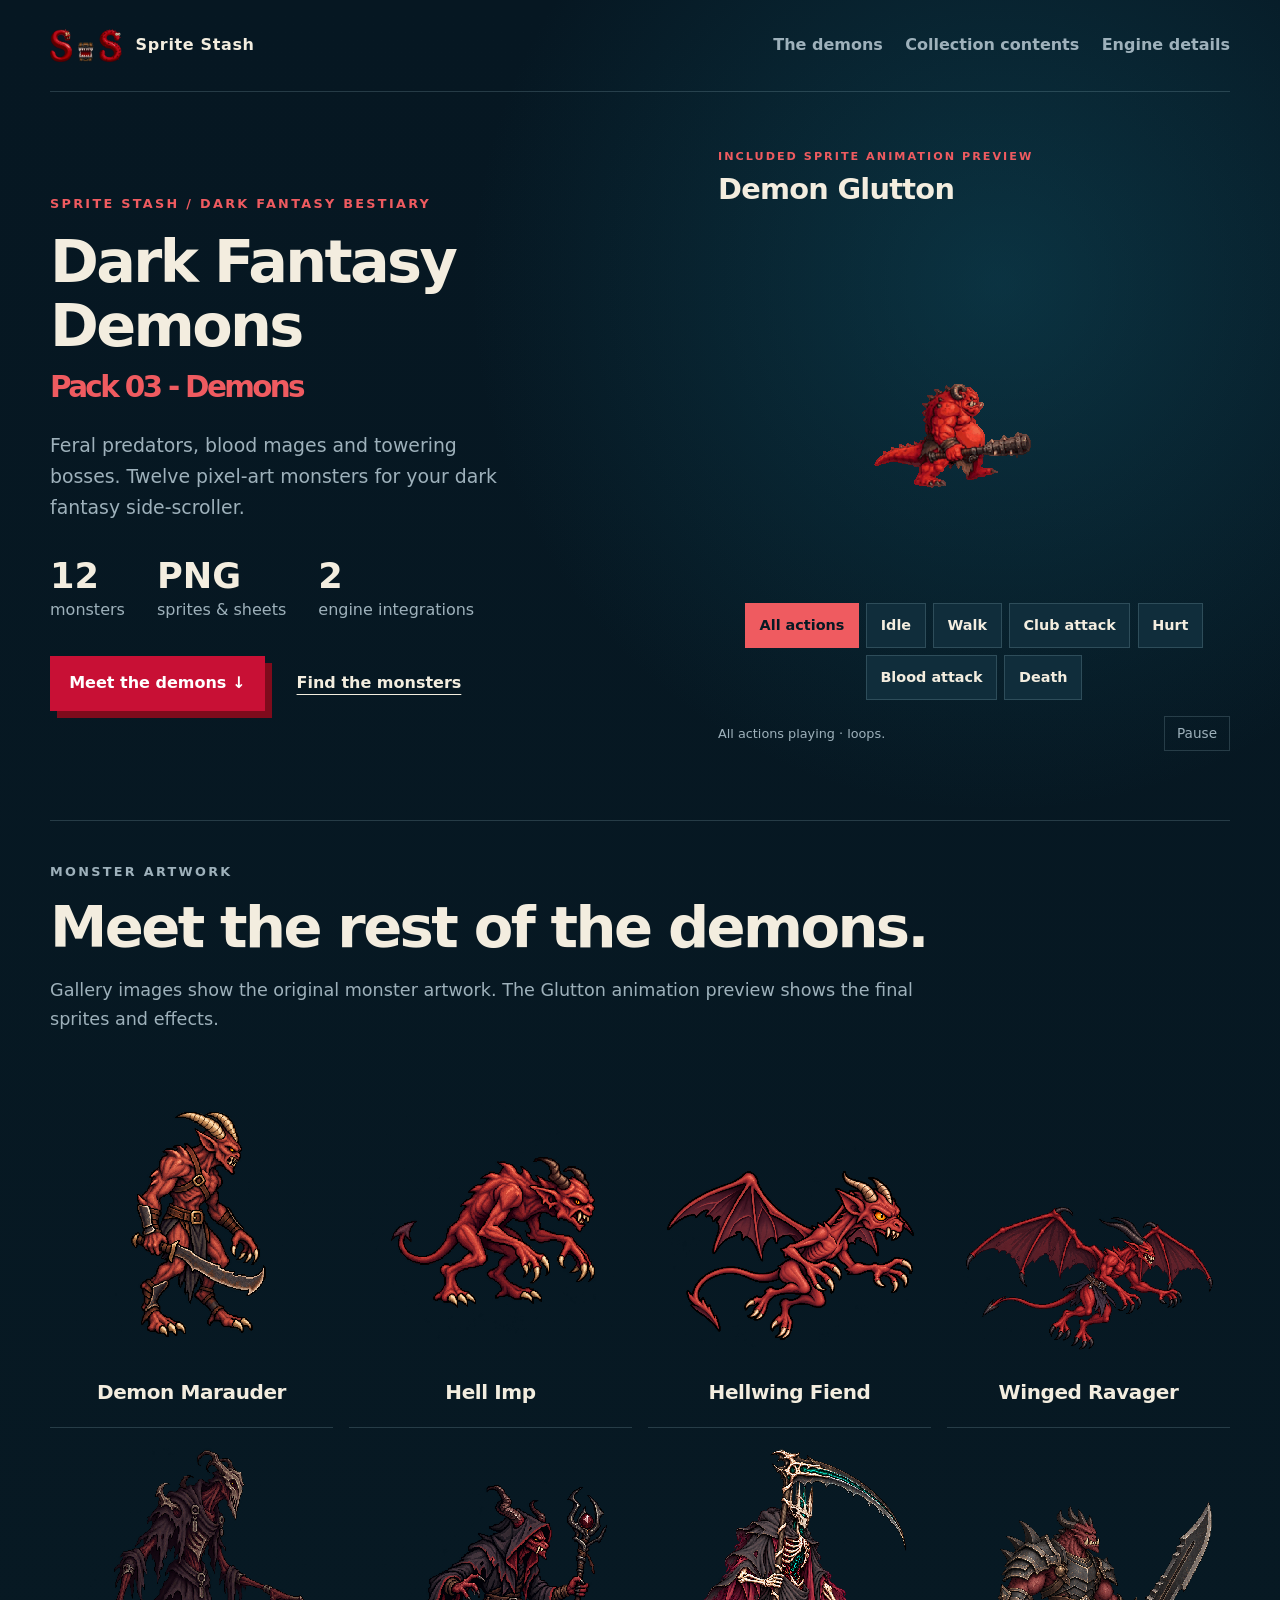
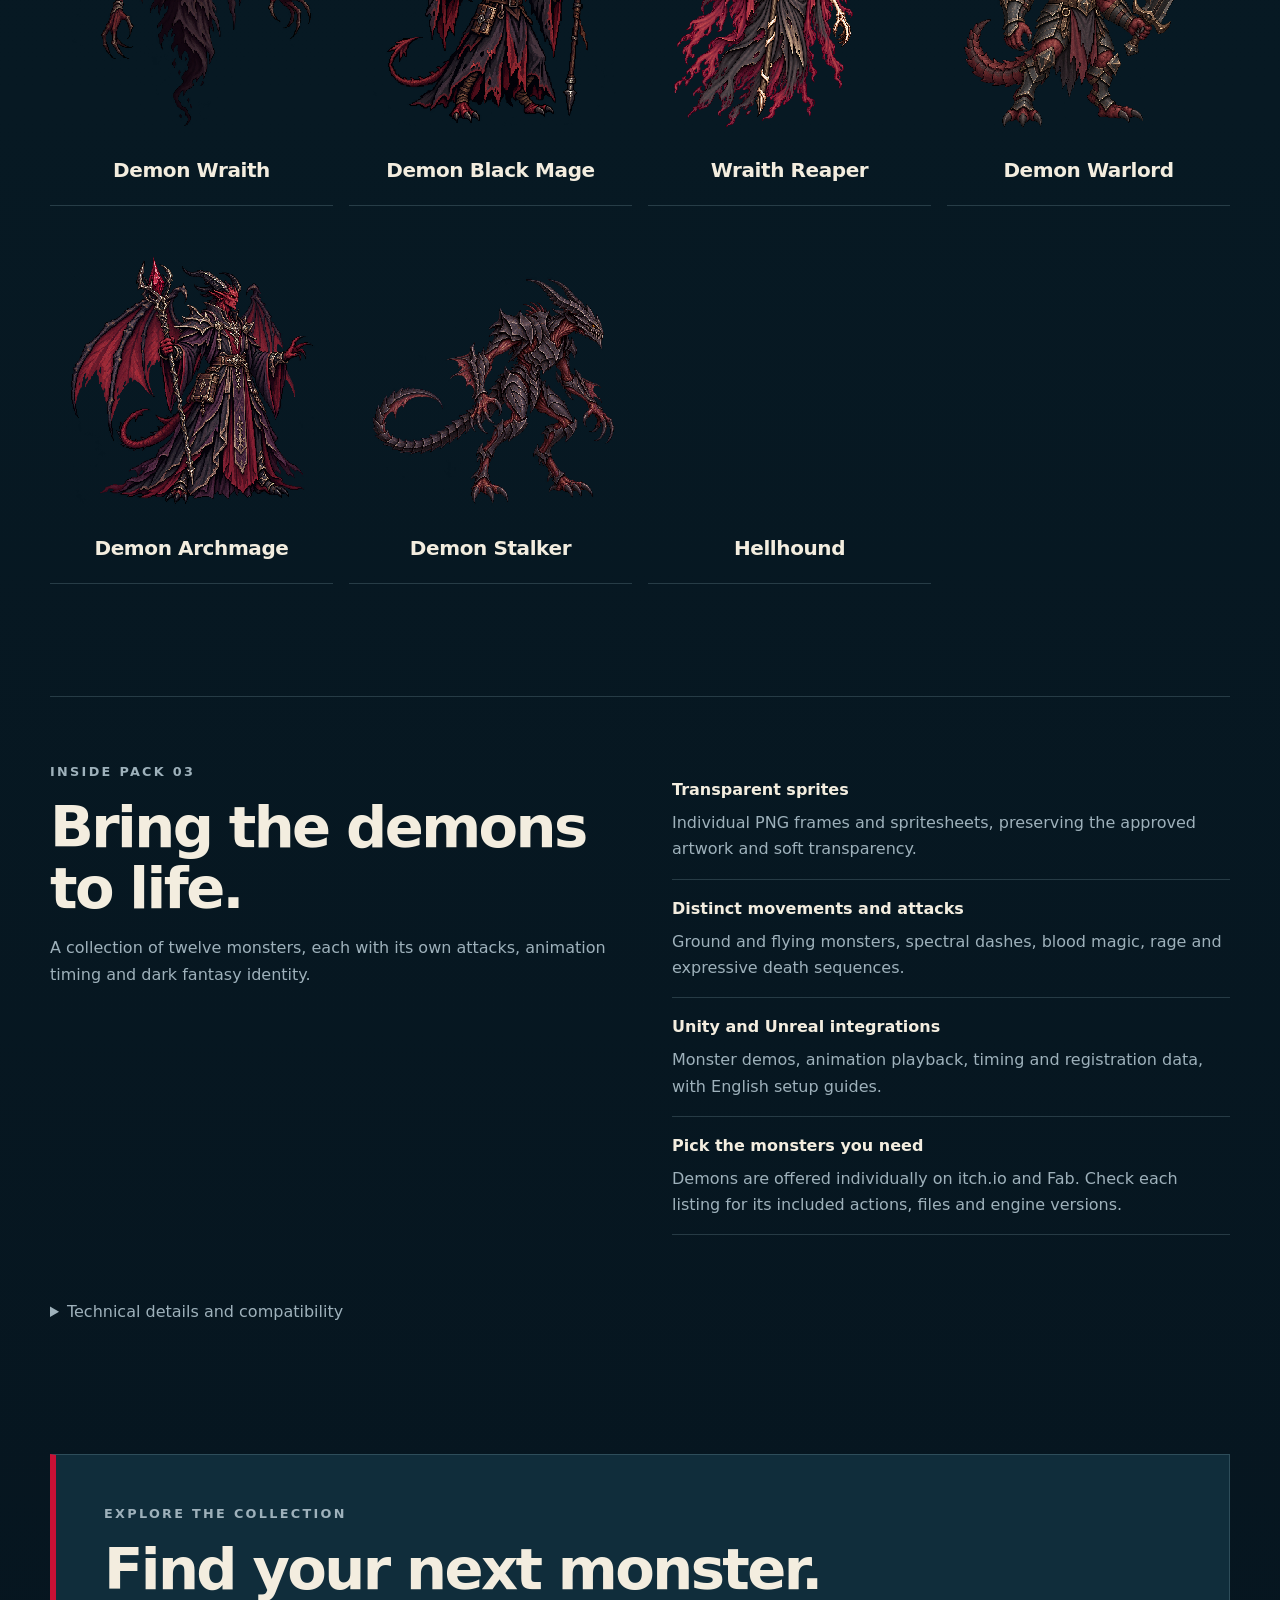
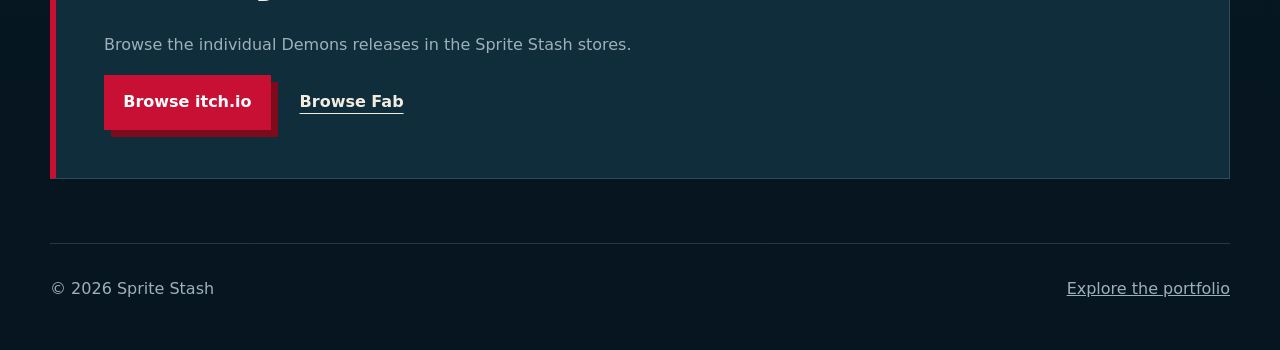
==== dark-fantasy-demons-pack-03.html @ 550ce8f9 "Add Demons Pack 03 portfolio with Glutton preview" ====
<!doctype html>
<html lang="en"><head>
<meta charset="utf-8"><meta name="viewport" content="width=device-width,initial-scale=1">
<title>Dark Fantasy Demons — Pack 03 | Sprite Stash</title>
<meta name="description" content="Meet twelve dark fantasy pixel-art monsters, from feral imps to demon bosses. Preview Demon Glutton and explore Pack 03 — Demons.">
<meta name="theme-color" content="#071923"><link rel="canonical" href="https://spritestash.github.io/dark-fantasy-demons-pack-03.html">
<meta property="og:title" content="Dark Fantasy Demons — Pack 03"><meta property="og:description" content="Twelve monsters. Spectral attacks, blood magic and towering bosses."><meta property="og:type" content="website"><meta property="og:url" content="https://spritestash.github.io/dark-fantasy-demons-pack-03.html"><meta property="og:image" content="https://spritestash.github.io/assets/bestiary-pack-03/social-card.png">
<link rel="stylesheet" href="styles.css?v=3"><link rel="stylesheet" href="bestiary.css?v=4"><link rel="stylesheet" href="demons.css?v=1"><link rel="stylesheet" href="artwork-guard.css"><script src="demons.js?v=1" defer></script><script src="artwork-guard.js" defer></script></head>
<body class="single-preview-page demons-page"><a class="skip-link" href="#content">Skip to content</a>
<header class="site-header"><a class="brand" href="index.html" aria-label="Sprite Stash home"><img src="assets/spritestash-logo.png" alt="Sprite Stash logo"><span>Sprite Stash</span></a><nav aria-label="Main navigation"><a href="#roster">The demons</a><a href="#contents">Collection contents</a><a href="#compatibility">Engine details</a></nav></header>
<main id="content">
<section class="pack-intro pack-showcase" aria-labelledby="pack-title"><div class="pack-summary"><p class="eyebrow">Sprite Stash / Dark Fantasy Bestiary</p><h1 id="pack-title">Dark Fantasy Demons<span>Pack 03 - Demons</span></h1><p class="lead">Feral predators, blood mages and towering bosses. Twelve pixel-art monsters for your dark fantasy side-scroller.</p><ul class="pack-facts" aria-label="Collection highlights"><li><strong>12</strong> monsters</li><li><strong>PNG</strong> sprites &amp; sheets</li><li><strong>2</strong> engine integrations</li></ul><div class="pack-actions"><a class="button" href="#roster">Meet the demons ↓</a><a class="text-link" href="#availability">Find the monsters</a></div></div>
<div class="warrior-preview" aria-labelledby="warrior-title"><div class="warrior-heading"><p class="eyebrow">Included sprite animation preview</p><h2 id="warrior-title">Demon Glutton</h2></div><div class="warrior-stage"><img id="warrior-poster" src="assets/bestiary-pack-03/glutton-poster.png" alt="Demon Glutton idle pose" width="576" height="448" fetchpriority="high"><canvas id="warrior-canvas" width="576" height="448" role="img" aria-label="Demon Glutton animation preview" hidden>Demon Glutton animation preview.</canvas></div><div class="preview-controls" role="group" aria-label="Choose Demon Glutton animation"><button type="button" data-action="All" aria-pressed="true" disabled>All actions</button><button type="button" data-action="Idle" aria-pressed="false" disabled>Idle</button><button type="button" data-action="Walk" aria-pressed="false" disabled>Walk</button><button type="button" data-action="Attack1" aria-pressed="false" disabled>Club attack</button><button type="button" data-action="Hurt" aria-pressed="false" disabled>Hurt</button><button type="button" data-action="Attack2" aria-pressed="false" disabled>Blood attack</button><button type="button" data-action="Death" aria-pressed="false" disabled>Death</button></div><div class="playback-controls"><p id="preview-status" class="media-note" role="status" aria-live="polite">Loading preview…</p><button type="button" id="pause-previews" aria-pressed="false" disabled>Pause</button></div><noscript><p class="media-note">Enable JavaScript to try the animation controls. <a href="assets/bestiary-pack-03/glutton-preview.gif">View the Glutton animation</a>.</p></noscript></div></section>
<section class="pack-section" id="roster"><div class="section-heading"><p class="eyebrow">Monster artwork</p><h2>Meet the rest of the demons.</h2><p>Gallery images show the original monster artwork. The Glutton animation preview shows the final sprites and effects.</p></div><div class="monster-grid static-roster"><article class="monster"><div class="monster-stage"><img src="assets/bestiary-pack-03/demon-marauder.webp" alt="Demon Marauder monster artwork" width="661" height="640" loading="lazy" decoding="async"></div><div class="monster-copy"><h3>Demon Marauder</h3></div></article>
<article class="monster"><div class="monster-stage"><img src="assets/bestiary-pack-03/hell-imp.webp" alt="Hell Imp monster artwork" width="639" height="640" loading="lazy" decoding="async"></div><div class="monster-copy"><h3>Hell Imp</h3></div></article>
<article class="monster"><div class="monster-stage"><img src="assets/bestiary-pack-03/hellwing-fiend.webp" alt="Hellwing Fiend monster artwork" width="762" height="640" loading="lazy" decoding="async"></div><div class="monster-copy"><h3>Hellwing Fiend</h3></div></article>
<article class="monster"><div class="monster-stage"><img src="assets/bestiary-pack-03/winged-ravager.webp" alt="Winged Ravager monster artwork" width="900" height="516" loading="lazy" decoding="async"></div><div class="monster-copy"><h3>Winged Ravager</h3></div></article>
<article class="monster"><div class="monster-stage"><img src="assets/bestiary-pack-03/demon-wraith.webp" alt="Demon Wraith monster artwork" width="562" height="640" loading="lazy" decoding="async"></div><div class="monster-copy"><h3>Demon Wraith</h3></div></article>
<article class="monster"><div class="monster-stage"><img src="assets/bestiary-pack-03/demon-black-mage.webp" alt="Demon Black Mage monster artwork" width="646" height="640" loading="lazy" decoding="async"></div><div class="monster-copy"><h3>Demon Black Mage</h3></div></article>
<article class="monster"><div class="monster-stage"><img src="assets/bestiary-pack-03/wraith-reaper.webp" alt="Wraith Reaper monster artwork" width="536" height="640" loading="lazy" decoding="async"></div><div class="monster-copy"><h3>Wraith Reaper</h3></div></article>
<article class="monster"><div class="monster-stage"><img src="assets/bestiary-pack-03/demon-warlord.webp" alt="Demon Warlord monster artwork" width="707" height="640" loading="lazy" decoding="async"></div><div class="monster-copy"><h3>Demon Warlord</h3></div></article>
<article class="monster"><div class="monster-stage"><img src="assets/bestiary-pack-03/demon-archmage.webp" alt="Demon Archmage monster artwork" width="641" height="640" loading="lazy" decoding="async"></div><div class="monster-copy"><h3>Demon Archmage</h3></div></article>
<article class="monster"><div class="monster-stage"><img src="assets/bestiary-pack-03/demon-stalker.webp" alt="Demon Stalker monster artwork" width="700" height="640" loading="lazy" decoding="async"></div><div class="monster-copy"><h3>Demon Stalker</h3></div></article>
<article class="monster"><div class="monster-stage"><img src="assets/bestiary-pack-03/hellhound.webp" alt="Hellhound monster artwork" width="900" height="450" loading="lazy" decoding="async"></div><div class="monster-copy"><h3>Hellhound</h3></div></article></div></section>
<section class="pack-section contents" id="contents"><div><p class="eyebrow">Inside Pack 03</p><h2>Bring the demons to life.</h2><p>A collection of twelve monsters, each with its own attacks, animation timing and dark fantasy identity.</p></div><ul class="contents-list"><li><strong>Transparent sprites</strong><span>Individual PNG frames and spritesheets, preserving the approved artwork and soft transparency.</span></li><li><strong>Distinct movements and attacks</strong><span>Ground and flying monsters, spectral dashes, blood magic, rage and expressive death sequences.</span></li><li><strong>Unity and Unreal integrations</strong><span>Monster demos, animation playback, timing and registration data, with English setup guides.</span></li><li><strong>Pick the monsters you need</strong><span>Demons are offered individually on itch.io and Fab. Check each listing for its included actions, files and engine versions.</span></li></ul></section>
<section class="pack-section production" id="compatibility"><details><summary>Technical details and compatibility</summary><p>Each monster has its own animation contracts, timings, pivots and effects. Unity and Unreal downloads are provided through the individual listings; refer to their documentation for tested editor versions and render pipelines.</p><p>Animation previews demonstrate the included sprites. The artwork gallery is promotional illustration. PNGs and spritesheets contain the same poses in different arrangements. Integration demos are animation examples, rather than complete enemy AI or combat systems.</p></details></section>
<section class="pack-section" id="availability"><div class="release-update"><p class="eyebrow">Explore the collection</p><h2>Find your next monster.</h2><p>Browse the individual Demons releases in the Sprite Stash stores.</p><div class="pack-actions"><a class="button" href="https://spritestash.itch.io/">Browse itch.io</a><a class="text-link" href="https://www.fab.com/sellers/SpriteStash">Browse Fab</a></div></div></section>
</main><footer><span>© 2026 Sprite Stash</span><a href="index.html">Explore the portfolio</a></footer></body></html>
---- styles.css ----
:root {
  color-scheme: dark;
  --ink: #f7f3e8;
  --muted: #9eb1bb;
  --bg: #071a27;
  --panel: #0d2838;
  --panel-strong: #12384b;
  --line: rgba(183, 221, 232, 0.18);
  --accent: #c4142f;
  --accent-dark: #7e0b1c;
  --accent-light: #ff9c72;
  --cyan: #7ee8e3;
  --max: 1180px;
}

* { box-sizing: border-box; }
html { scroll-behavior: smooth; }
body {
  margin: 0;
  background:
    radial-gradient(circle at 78% 8%, rgba(20, 104, 126, 0.34), transparent 33rem),
    linear-gradient(180deg, #061722 0%, var(--bg) 48%, #06151f 100%);
  color: var(--ink);
  font-family: Inter, ui-sans-serif, system-ui, -apple-system, BlinkMacSystemFont, "Segoe UI", sans-serif;
  font-size: 1rem;
  line-height: 1.65;
}

img { display: block; max-width: 100%; }
a { color: inherit; }

.site-header {
  width: min(calc(100% - 2rem), var(--max));
  margin: 0 auto;
  min-height: 92px;
  display: flex;
  align-items: center;
  justify-content: space-between;
  gap: 2rem;
  border-bottom: 1px solid var(--line);
}

.brand {
  display: inline-flex;
  align-items: center;
  gap: .85rem;
  text-decoration: none;
  font-weight: 800;
  letter-spacing: .04em;
}
.brand img { width: 72px; height: 38px; object-fit: contain; object-position: left center; }
.site-header nav { display: flex; align-items: center; gap: 1.4rem; }
.site-header nav a { color: var(--muted); text-decoration: none; font-weight: 650; }
.site-header nav a:hover, .site-header nav a:focus-visible { color: var(--ink); }
.site-header .contact-link { color: var(--ink); border: 1px solid var(--line); padding: .55rem .9rem; }

main { overflow: hidden; }
.hero, .portfolio, .about, .contact, footer {
  width: min(calc(100% - 2rem), var(--max));
  margin-inline: auto;
}

.hero {
  min-height: 670px;
  display: grid;
  grid-template-columns: minmax(0, 1.15fr) minmax(320px, .85fr);
  align-items: center;
  gap: 4rem;
  padding: 6rem 0;
}
.eyebrow {
  margin: 0 0 1rem;
  color: var(--cyan);
  font-size: .8rem;
  font-weight: 850;
  letter-spacing: .18em;
  text-transform: uppercase;
}
h1, h2, h3 { margin: 0; line-height: 1.05; letter-spacing: -.045em; }
h1 { max-width: 780px; font-size: clamp(4rem, 9vw, 8.2rem); }
h2 { font-size: clamp(2.35rem, 5vw, 4.7rem); }
h3 { font-size: clamp(1.8rem, 3vw, 2.8rem); }
.hero-text { max-width: 700px; margin: 2rem 0; color: var(--muted); font-size: clamp(1.05rem, 1.6vw, 1.3rem); }
.button {
  display: inline-block;
  background: var(--accent);
  color: white;
  padding: .9rem 1.2rem;
  text-decoration: none;
  font-weight: 800;
  box-shadow: 7px 7px 0 var(--accent-dark);
}
.button:hover, .button:focus-visible { transform: translate(-2px, -2px); box-shadow: 9px 9px 0 var(--accent-dark); }
.hero-mark {
  aspect-ratio: 1;
  display: grid;
  place-items: center;
  background: linear-gradient(145deg, var(--panel-strong), rgba(8, 29, 41, .45));
  border: 1px solid var(--line);
  box-shadow: 24px 24px 0 rgba(126, 232, 227, .08);
}
.hero-mark img { width: 84%; image-rendering: pixelated; }

.portfolio { padding: 7rem 0; }
.section-heading { max-width: 780px; margin-bottom: 3rem; }
.section-heading > p:last-child { color: var(--muted); font-size: 1.1rem; }
.project-grid { display: grid; gap: 2rem; }
.project-card {
  display: grid;
  grid-template-columns: minmax(0, 1.25fr) minmax(300px, .75fr);
  min-height: 430px;
  overflow: hidden;
  background: var(--panel);
  border: 1px solid var(--line);
}
.project-card:nth-child(even) { grid-template-columns: minmax(300px, .75fr) minmax(0, 1.25fr); }
.project-card:nth-child(even) > img { order: 2; }
.project-card > img { width: 100%; height: 100%; object-fit: cover; image-rendering: pixelated; background: #0a2231; }
.project-copy { padding: clamp(2rem, 5vw, 4rem); align-self: center; }
.project-copy > p:not(.project-number) { color: var(--muted); }
.project-number { margin: 0 0 1.6rem; color: var(--accent-light); font-weight: 900; letter-spacing: .14em; }
.project-copy ul { margin: 1.4rem 0 0; padding: 0; list-style: none; }
.project-copy li { padding: .5rem 0; border-top: 1px solid var(--line); color: #d4e1e5; }

.about {
  display: grid;
  grid-template-columns: 1fr 1fr;
  gap: 5rem;
  padding: 8rem 0;
  border-top: 1px solid var(--line);
}
.about-copy { color: var(--muted); font-size: 1.12rem; }
.about-copy p:first-child { margin-top: 0; }

.contact {
  padding: clamp(3rem, 8vw, 7rem);
  background: var(--accent);
  color: white;
  margin-bottom: 5rem;
}
.contact .eyebrow { color: white; opacity: .75; }
.contact p { margin-bottom: .5rem; }
.contact-options { display: flex; flex-wrap: wrap; gap: 1rem 2rem; margin-top: 1.3rem; }
.contact-options a { font-size: clamp(1.05rem, 2.5vw, 1.65rem); font-weight: 850; text-underline-offset: .25em; overflow-wrap: anywhere; }

footer {
  display: flex;
  justify-content: space-between;
  gap: 1rem;
  padding: 2rem 0 3rem;
  color: var(--muted);
  border-top: 1px solid var(--line);
}

@media (max-width: 820px) {
  .site-header { min-height: 80px; }
  .site-header nav a:not(.contact-link) { display: none; }
  .hero { min-height: auto; grid-template-columns: 1fr; padding: 4rem 0 6rem; }
  .hero-mark { max-width: 500px; width: 100%; }
  .project-card, .project-card:nth-child(even) { grid-template-columns: 1fr; }
  .project-card:nth-child(even) > img { order: 0; }
  .project-card > img { aspect-ratio: 3 / 2; height: auto; }
  .about { grid-template-columns: 1fr; gap: 2rem; padding: 6rem 0; }
}

@media (max-width: 520px) {
  .brand span { display: none; }
  .hero, .portfolio, .about, .contact, footer, .site-header { width: min(calc(100% - 1.2rem), var(--max)); }
  h1 { font-size: clamp(3.2rem, 18vw, 5rem); }
  .project-copy { padding: 1.5rem; }
  .contact { padding: 2rem 1.5rem; }
  footer { flex-direction: column; }
}

@media (prefers-reduced-motion: reduce) {
  html { scroll-behavior: auto; }
  *, *::before, *::after { transition-duration: .01ms !important; animation-duration: .01ms !important; }
}
---- bestiary.css ----
:root{--bg:#071923;--panel:#102d3b;--ink:#f3eddf;--cyan:#8edac7;--accent:#c81035}
.skip-link{position:absolute;left:1rem;top:-6rem;z-index:3;background:var(--ink);color:var(--bg);padding:1rem}.skip-link:focus{top:1rem}
.pack-intro,.pack-section{width:min(calc(100% - 2rem),var(--max));margin-inline:auto}
.pack-intro{padding:7rem 0 3rem}.pack-intro h1{font-size:clamp(3rem,7vw,6.8rem);max-width:1000px}.pack-intro h1 span{display:block;color:var(--cyan);font-size:.5em;margin-top:.5em}
.lead{font-size:clamp(1.15rem,2vw,1.45rem);color:var(--muted);max-width:820px;margin:2rem 0}.pack-actions{display:flex;align-items:center;flex-wrap:wrap;gap:1.8rem}.text-link{text-underline-offset:.35em;font-weight:750}
.pack-facts{display:flex;flex-wrap:wrap;gap:2rem 4rem;padding:0;margin:3rem 0;list-style:none;color:var(--muted)}.pack-facts strong{display:block;font-size:2.5rem;color:var(--ink);line-height:1.2}
.pack-section{padding:4rem 0}.pack-section .section-heading{max-width:920px}.pack-section h2{font-size:clamp(2rem,4.5vw,4rem)}.presentation{display:block;width:100%;border:1px solid var(--line);background:var(--panel)}
.media-note{font-size:.88rem;color:var(--muted)}.preview-controls{display:flex;flex-wrap:wrap;gap:.7rem}.preview-controls button{font:inherit;font-weight:700;cursor:pointer;border:1px solid var(--line);color:var(--ink);background:var(--panel);padding:.65rem 1.2rem}.preview-controls button[aria-pressed=true]{border-color:var(--cyan);background:var(--cyan);color:var(--bg)}.preview-controls #pause-previews{margin-left:auto}
.monster-grid{display:grid;grid-template-columns:repeat(3,minmax(0,1fr));gap:1.2rem;margin-top:1.5rem}.monster{border:1px solid var(--line);background:var(--panel)}.monster-stage{height:280px;display:flex;align-items:center;justify-content:center;overflow:hidden}.monster-stage img{width:100%;height:100%;object-fit:contain;image-rendering:pixelated}.monster-copy{padding:1.3rem}.monster-copy h3{font-size:1.7rem;letter-spacing:-.02em}.monster-copy p:last-child{color:var(--muted);font-size:.94rem}.monster-copy .eyebrow{font-size:.7rem;margin-bottom:.5rem}
.contents{display:grid;grid-template-columns:1fr 1fr;gap:4rem;border-top:1px solid var(--line);margin-top:3rem}.contents p,.future p{color:var(--muted)}.contents-list{list-style:none;padding:0;margin:0}.contents-list li{padding:1rem 0;border-bottom:1px solid var(--line)}.contents-list strong,.contents-list span{display:block}.contents-list span{color:var(--muted);margin-top:.4rem}
.future{max-width:850px;margin-left:auto;margin-right:auto;text-align:center;padding:7rem 1rem}.release-update{padding:3rem;border:1px solid var(--line);border-left:6px solid var(--accent);background:var(--panel)}.release-update p{max-width:800px;color:var(--muted)}.production{padding-top:0;color:var(--muted)}.production summary{cursor:pointer}.production p{max-width:900px;font-size:.9rem}
.bestiary-hero-media video{width:100%;border:1px solid var(--line);display:block}.bestiary-hero-media{min-width:0}.project-button{margin-top:1.5rem}.project-card:has(.project-button)>img{object-fit:contain}.hero h1{font-size:clamp(3.8rem,8vw,7.4rem)}
button:focus-visible,a:focus-visible,summary:focus-visible{outline:3px solid var(--cyan);outline-offset:5px}
@media(max-width:820px){.monster-grid{grid-template-columns:repeat(2,minmax(0,1fr))}.contents{grid-template-columns:1fr;gap:2rem}.pack-intro{padding-top:4rem}.release-update{padding:2rem}.hero{gap:2rem}}
@media(max-width:520px){.monster-grid{grid-template-columns:1fr}.monster-stage{height:300px}.preview-controls #pause-previews{margin-left:0}.preview-controls button{padding:.6rem .9rem}.pack-intro h1{font-size:3.1rem}.pack-facts{gap:1.5rem}.pack-facts strong{font-size:2rem}.release-update{padding:1.5rem}.site-header{gap:1rem}}

/* Pack page: one final-sprite preview and a static character-art gallery. */
.crypta-cover{display:grid;grid-template-columns:1.35fr .85fr 1fr;gap:.5rem;align-items:center;padding:clamp(1rem,3vw,2.5rem);background:#0a2231;min-height:430px;overflow:hidden}
.crypta-cover img{width:100%;height:460px;max-height:100%;object-fit:contain;image-rendering:pixelated}
@media(max-width:820px){.crypta-cover{min-height:0;aspect-ratio:3/2}.crypta-cover img{height:100%;min-height:0}}
.crypta-hero-cover{min-height:0;aspect-ratio:4/3;background:transparent;padding:0;gap:.5rem}
.crypta-hero-cover img{height:100%;min-height:0}
.pack-showcase{display:grid;grid-template-columns:minmax(0,1fr) 512px;gap:3rem;align-items:center;padding:3.5rem 0 4rem}
.pack-showcase h1{font-size:clamp(2.8rem,4.6vw,4.5rem);line-height:1.08}
.pack-showcase .lead{font-size:1.18rem;max-width:470px;margin:1.6rem 0}
.pack-showcase .pack-facts{gap:1.4rem 2rem;margin:2rem 0}
.pack-showcase .pack-facts strong{font-size:2.2rem}
.pack-showcase .pack-actions{gap:1.4rem 2rem}
.warrior-preview{width:512px;max-width:100%;justify-self:center}
.warrior-heading .eyebrow{font-size:.7rem;margin-bottom:.5rem}
.warrior-heading h2{font-size:1.8rem;letter-spacing:-.025em}
.warrior-stage{height:512px;display:grid;place-items:center}
.warrior-stage canvas,.warrior-stage img{width:512px;height:512px;max-width:100%;image-rendering:pixelated;object-fit:contain}
[hidden]{display:none!important}
.warrior-preview .preview-controls{gap:.45rem;justify-content:center}
.warrior-preview .preview-controls button{padding:.6rem .85rem;font-size:.9rem}
.preview-controls button:disabled,.playback-controls button:disabled{cursor:wait;opacity:.5}
.playback-controls{display:flex;align-items:center;justify-content:space-between;gap:1rem;margin-top:.7rem;min-height:2.8rem}
.playback-controls .media-note{margin:0;font-size:.8rem}
.playback-controls button{font:inherit;font-size:.85rem;background:transparent;color:var(--muted);border:1px solid var(--line);padding:.35rem .75rem;cursor:pointer}
.single-preview-page #roster{padding-top:2.5rem;border-top:1px solid var(--line)}
.single-preview-page .section-heading{margin-bottom:2rem}
.static-roster{grid-template-columns:repeat(4,minmax(0,1fr));gap:1rem}
.static-roster .monster{background:transparent;border:0;border-bottom:1px solid var(--line)}
.static-roster .monster-stage{height:300px;padding:1rem}
.static-roster .monster-stage img{object-fit:contain}
.static-roster .monster-copy{padding:1rem .5rem 1.5rem;text-align:center}
.static-roster .monster-copy h3{font-size:1.25rem;letter-spacing:-.02em}
.single-preview-page .release-update h2{margin-bottom:2rem}
@media(max-width:1080px){.pack-showcase{grid-template-columns:minmax(0,1fr) 384px;gap:2rem}.warrior-preview{width:384px}.warrior-stage{height:384px}.warrior-stage canvas,.warrior-stage img{width:256px;height:256px}.static-roster{grid-template-columns:repeat(2,minmax(0,1fr))}.static-roster .monster-stage{height:320px}}
@media(max-width:760px){.pack-showcase{grid-template-columns:1fr;padding-top:2.5rem;gap:2.8rem}.pack-showcase .pack-summary{max-width:560px}.warrior-preview{width:512px}.warrior-stage{height:512px}.warrior-stage canvas,.warrior-stage img{width:512px;height:512px}.pack-showcase h1{font-size:clamp(2.8rem,8vw,4rem)}.pack-showcase .lead{max-width:100%}}
@media(max-width:560px){.warrior-preview{width:100%}.warrior-stage{height:300px}.warrior-stage canvas,.warrior-stage img{width:256px;height:256px}.warrior-preview .preview-controls button{padding:.55rem .65rem;font-size:.85rem}.pack-showcase .pack-facts{gap:1rem 1.5rem}.static-roster{grid-template-columns:repeat(2,minmax(0,1fr))}.static-roster .monster-stage{height:240px;padding:.4rem}.static-roster .monster-copy h3{font-size:1.05rem}.single-preview-page .pack-section h2{font-size:2.35rem}}
@media(max-width:360px){.static-roster{grid-template-columns:1fr}.static-roster .monster-stage{height:300px}}
@media(max-width:760px){
  .pack-showcase{display:flex;flex-direction:column;align-items:stretch;gap:0}
  .pack-summary{display:contents}
  .pack-summary>.eyebrow{order:0}
  .pack-summary>h1{order:1}
  .pack-summary>.lead{order:2;margin:1.2rem 0 1.8rem}
  .warrior-preview{order:3;align-self:center}
  .pack-summary>.pack-facts{order:4;margin:1.8rem 0}
  .pack-summary>.pack-actions{order:5}
}
@media(max-width:560px){
  .warrior-stage{height:auto;aspect-ratio:1}
  .warrior-stage canvas,.warrior-stage img{width:100%;height:auto;aspect-ratio:1}
  .pack-showcase{padding-top:1.8rem}
}
---- demons.css ----
/* Pack 03 inherits the established Crypt/Goblins typography and layout. */
.demons-page{--cyan:#ef5b60}
.demons-page .pack-intro h1 span{color:var(--cyan)}
.demons-page .section-heading p{color:var(--muted)}
.demons-page .warrior-stage{height:auto;aspect-ratio:9/7}
.demons-page .warrior-stage canvas,.demons-page .warrior-stage img{width:100%;height:auto;aspect-ratio:9/7;transform:none}
.demons-page .monster-stage{align-items:flex-end}
.demons-page .monster-stage img{height:auto;width:auto;max-height:280px;max-width:100%;object-position:center bottom}
.demons-cover-trio{display:grid;grid-template-columns:repeat(3,minmax(0,1fr));gap:5%;align-items:end;text-decoration:none}
.demons-cover-trio img{width:100%;height:clamp(130px,26vw,390px);min-height:0;object-fit:contain;object-position:center bottom;image-rendering:pixelated}
.demons-hero-cover{min-height:0;padding:0;aspect-ratio:1.9;background:transparent;grid-template-rows:minmax(0,1fr)}
.demons-hero-cover img{height:100%}
.project-card.demons-project-card{grid-template-columns:minmax(0,1.25fr) minmax(300px,.75fr)}
.demons-project-card .demons-cover-trio{align-content:center}
.demons-project-card .demons-cover-trio img{height:clamp(150px,22vw,300px)}
@media(max-width:1080px){.demons-page .warrior-stage canvas,.demons-page .warrior-stage img{width:100%;height:auto}}
@media(max-width:820px){.project-card.demons-project-card{grid-template-columns:1fr}}
@media(max-width:560px){.demons-page .monster-stage img{max-height:220px}.demons-page .warrior-stage{aspect-ratio:9/7}}
---- artwork-guard.css ----
main img, main canvas {
  -webkit-user-drag: none;
  -webkit-touch-callout: none;
  user-select: none;
}
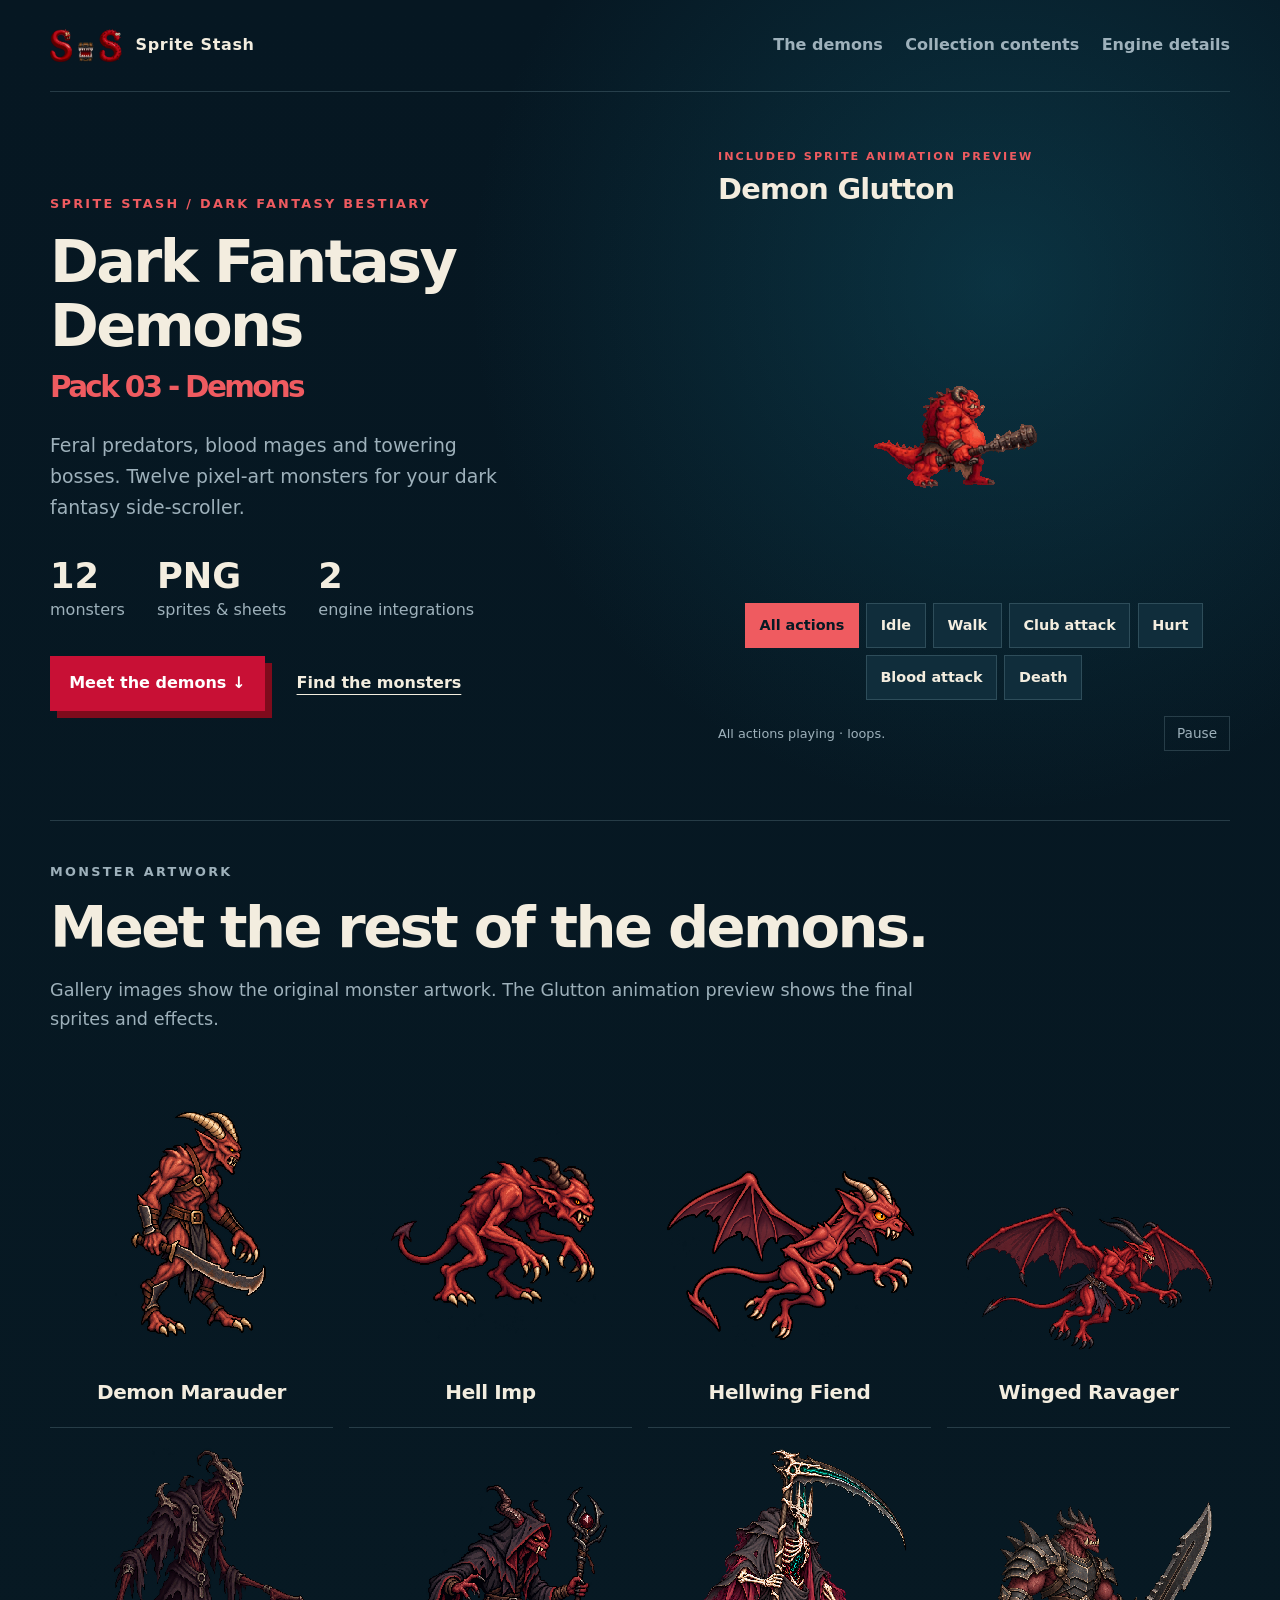
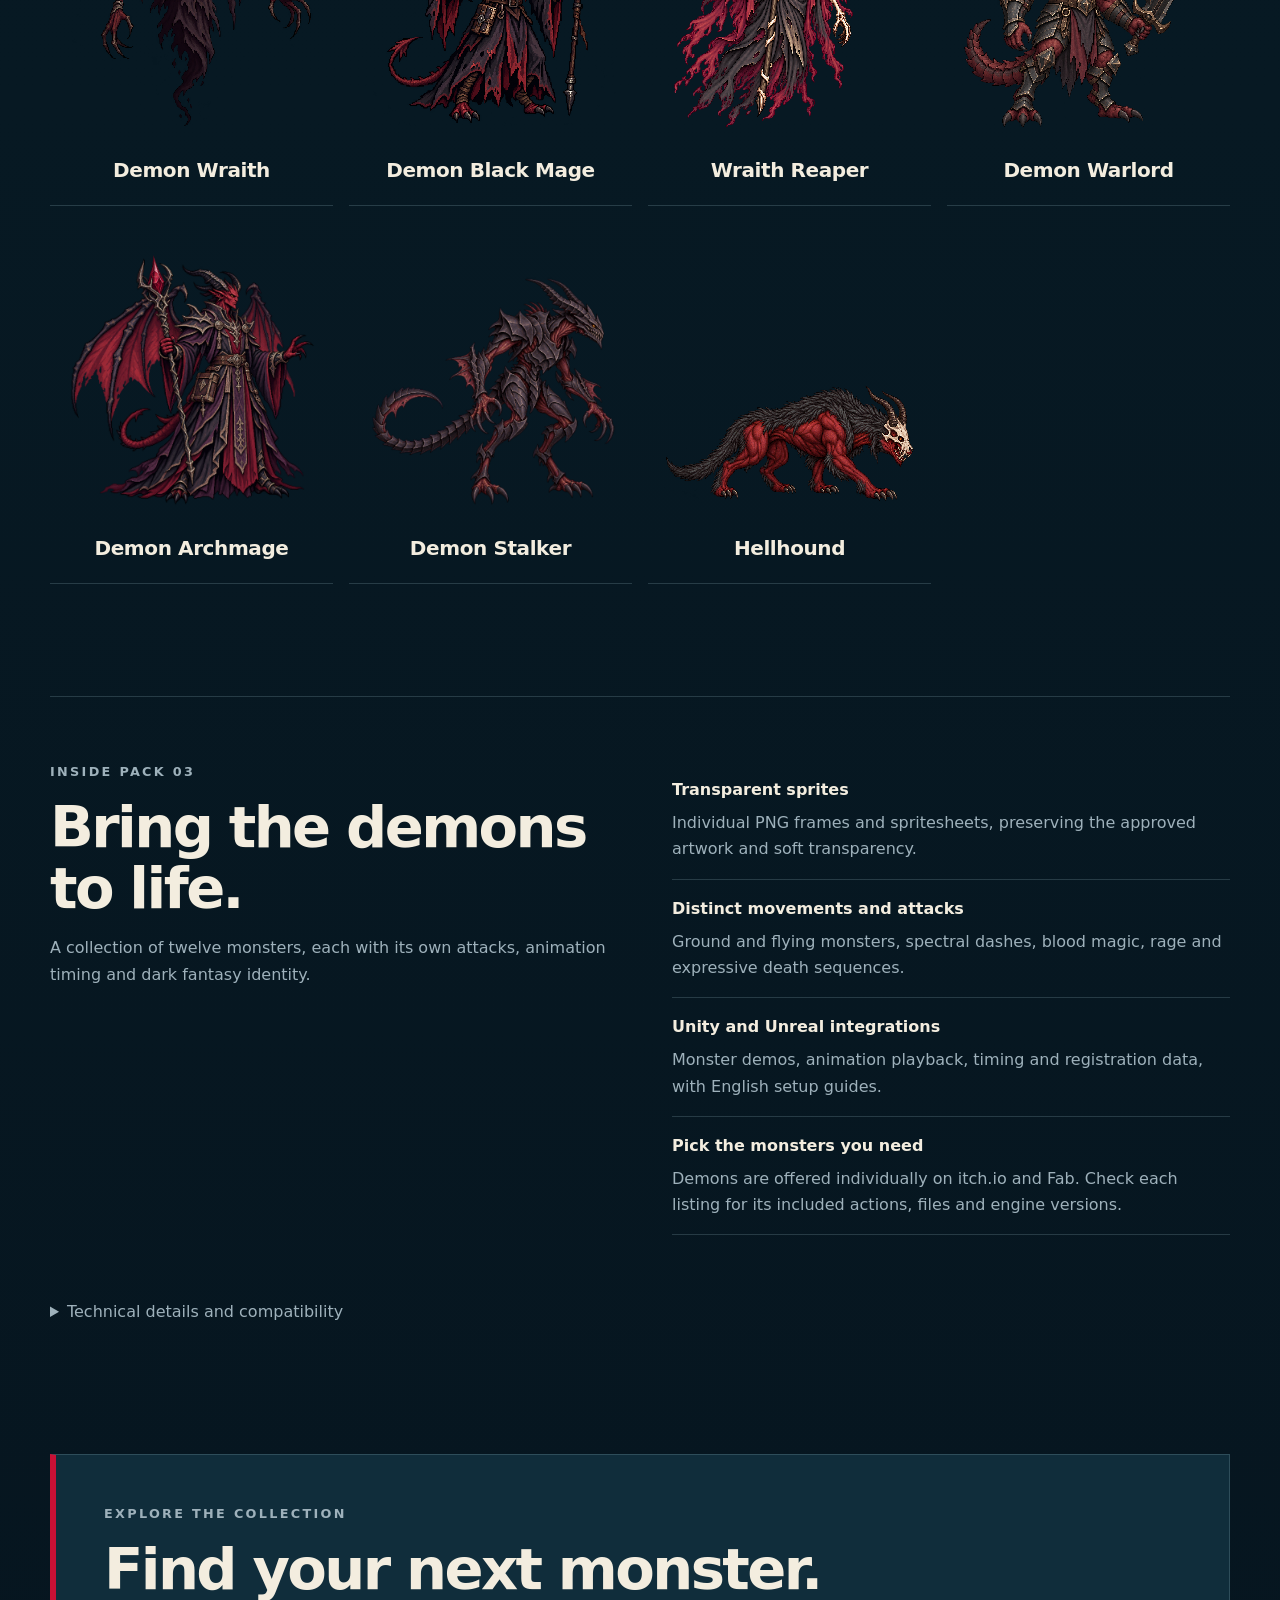
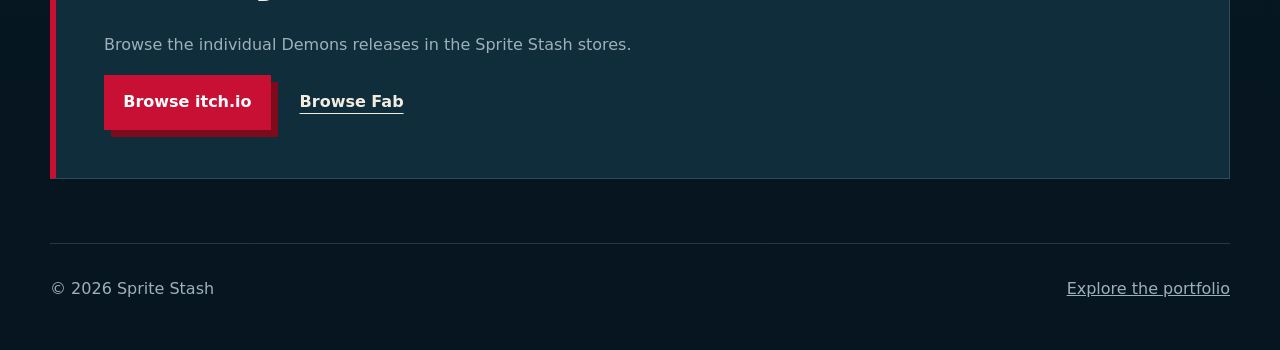
==== commit 7c0987f2: "Preserve Archmage and Stalker artwork detail" ====
--- a/dark-fantasy-demons-pack-03.html
+++ b/dark-fantasy-demons-pack-03.html
@@ -5,7 +5,7 @@
 <meta name="description" content="Meet twelve dark fantasy pixel-art monsters, from feral imps to demon bosses. Preview Demon Glutton and explore Pack 03 — Demons.">
 <meta name="theme-color" content="#071923"><link rel="canonical" href="https://spritestash.github.io/dark-fantasy-demons-pack-03.html">
 <meta property="og:title" content="Dark Fantasy Demons — Pack 03"><meta property="og:description" content="Twelve monsters. Spectral attacks, blood magic and towering bosses."><meta property="og:type" content="website"><meta property="og:url" content="https://spritestash.github.io/dark-fantasy-demons-pack-03.html"><meta property="og:image" content="https://spritestash.github.io/assets/bestiary-pack-03/social-card.png">
-<link rel="stylesheet" href="styles.css?v=3"><link rel="stylesheet" href="bestiary.css?v=4"><link rel="stylesheet" href="demons.css?v=1"><link rel="stylesheet" href="artwork-guard.css"><script src="demons.js?v=1" defer></script><script src="artwork-guard.js" defer></script></head>
+<link rel="stylesheet" href="styles.css?v=3"><link rel="stylesheet" href="bestiary.css?v=4"><link rel="stylesheet" href="demons.css?v=2"><link rel="stylesheet" href="artwork-guard.css"><script src="demons.js?v=1" defer></script><script src="artwork-guard.js" defer></script></head>
 <body class="single-preview-page demons-page"><a class="skip-link" href="#content">Skip to content</a>
 <header class="site-header"><a class="brand" href="index.html" aria-label="Sprite Stash home"><img src="assets/spritestash-logo.png" alt="Sprite Stash logo"><span>Sprite Stash</span></a><nav aria-label="Main navigation"><a href="#roster">The demons</a><a href="#contents">Collection contents</a><a href="#compatibility">Engine details</a></nav></header>
 <main id="content">
@@ -19,8 +19,8 @@
 <article class="monster"><div class="monster-stage"><img src="assets/bestiary-pack-03/demon-black-mage.webp" alt="Demon Black Mage monster artwork" width="646" height="640" loading="lazy" decoding="async"></div><div class="monster-copy"><h3>Demon Black Mage</h3></div></article>
 <article class="monster"><div class="monster-stage"><img src="assets/bestiary-pack-03/wraith-reaper.webp" alt="Wraith Reaper monster artwork" width="536" height="640" loading="lazy" decoding="async"></div><div class="monster-copy"><h3>Wraith Reaper</h3></div></article>
 <article class="monster"><div class="monster-stage"><img src="assets/bestiary-pack-03/demon-warlord.webp" alt="Demon Warlord monster artwork" width="707" height="640" loading="lazy" decoding="async"></div><div class="monster-copy"><h3>Demon Warlord</h3></div></article>
-<article class="monster"><div class="monster-stage"><img src="assets/bestiary-pack-03/demon-archmage.webp" alt="Demon Archmage monster artwork" width="641" height="640" loading="lazy" decoding="async"></div><div class="monster-copy"><h3>Demon Archmage</h3></div></article>
-<article class="monster"><div class="monster-stage"><img src="assets/bestiary-pack-03/demon-stalker.webp" alt="Demon Stalker monster artwork" width="700" height="640" loading="lazy" decoding="async"></div><div class="monster-copy"><h3>Demon Stalker</h3></div></article>
+<article class="monster"><div class="monster-stage"><img src="assets/bestiary-pack-03/demon-archmage.webp?v=2" alt="Demon Archmage monster artwork" width="1248" height="1247" loading="lazy" decoding="async"></div><div class="monster-copy"><h3>Demon Archmage</h3></div></article>
+<article class="monster"><div class="monster-stage"><img src="assets/bestiary-pack-03/demon-stalker.webp?v=2" alt="Demon Stalker monster artwork" width="1312" height="1199" loading="lazy" decoding="async"></div><div class="monster-copy"><h3>Demon Stalker</h3></div></article>
 <article class="monster"><div class="monster-stage"><img src="assets/bestiary-pack-03/hellhound.webp" alt="Hellhound monster artwork" width="900" height="450" loading="lazy" decoding="async"></div><div class="monster-copy"><h3>Hellhound</h3></div></article></div></section>
 <section class="pack-section contents" id="contents"><div><p class="eyebrow">Inside Pack 03</p><h2>Bring the demons to life.</h2><p>A collection of twelve monsters, each with its own attacks, animation timing and dark fantasy identity.</p></div><ul class="contents-list"><li><strong>Transparent sprites</strong><span>Individual PNG frames and spritesheets, preserving the approved artwork and soft transparency.</span></li><li><strong>Distinct movements and attacks</strong><span>Ground and flying monsters, spectral dashes, blood magic, rage and expressive death sequences.</span></li><li><strong>Unity and Unreal integrations</strong><span>Monster demos, animation playback, timing and registration data, with English setup guides.</span></li><li><strong>Pick the monsters you need</strong><span>Demons are offered individually on itch.io and Fab. Check each listing for its included actions, files and engine versions.</span></li></ul></section>
 <section class="pack-section production" id="compatibility"><details><summary>Technical details and compatibility</summary><p>Each monster has its own animation contracts, timings, pivots and effects. Unity and Unreal downloads are provided through the individual listings; refer to their documentation for tested editor versions and render pipelines.</p><p>Animation previews demonstrate the included sprites. The artwork gallery is promotional illustration. PNGs and spritesheets contain the same poses in different arrangements. Integration demos are animation examples, rather than complete enemy AI or combat systems.</p></details></section>
--- a/demons.css
+++ b/demons.css
@@ -16,3 +16,8 @@
 @media(max-width:1080px){.demons-page .warrior-stage canvas,.demons-page .warrior-stage img{width:100%;height:auto}}
 @media(max-width:820px){.project-card.demons-project-card{grid-template-columns:1fr}}
 @media(max-width:560px){.demons-page .monster-stage img{max-height:220px}.demons-page .warrior-stage{aspect-ratio:9/7}}
+
+/* Keep dense artwork at native resolution with smooth browser downscaling. */
+.demons-page .monster-stage img[src*="demon-archmage.webp"],
+.demons-page .monster-stage img[src*="demon-stalker.webp"],
+.demons-cover-trio img[src*="demon-archmage.webp"]{image-rendering:auto}
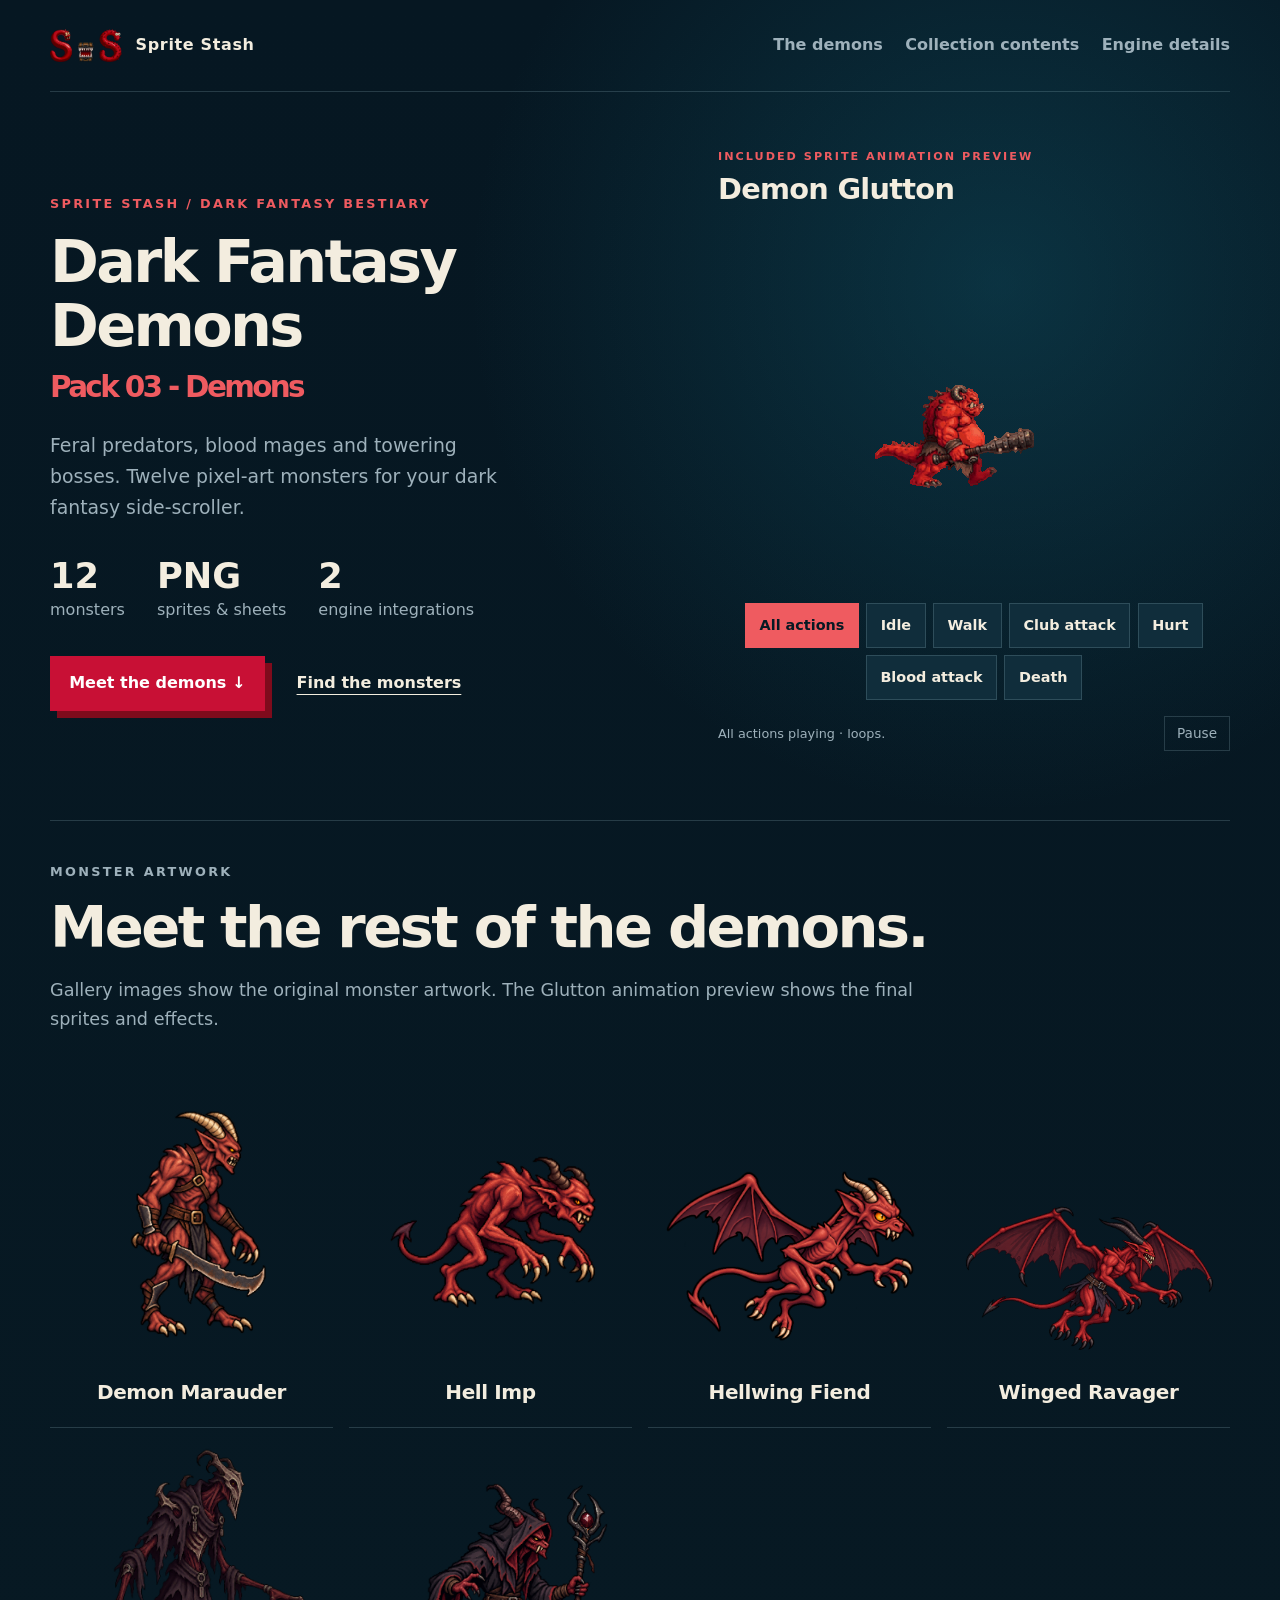
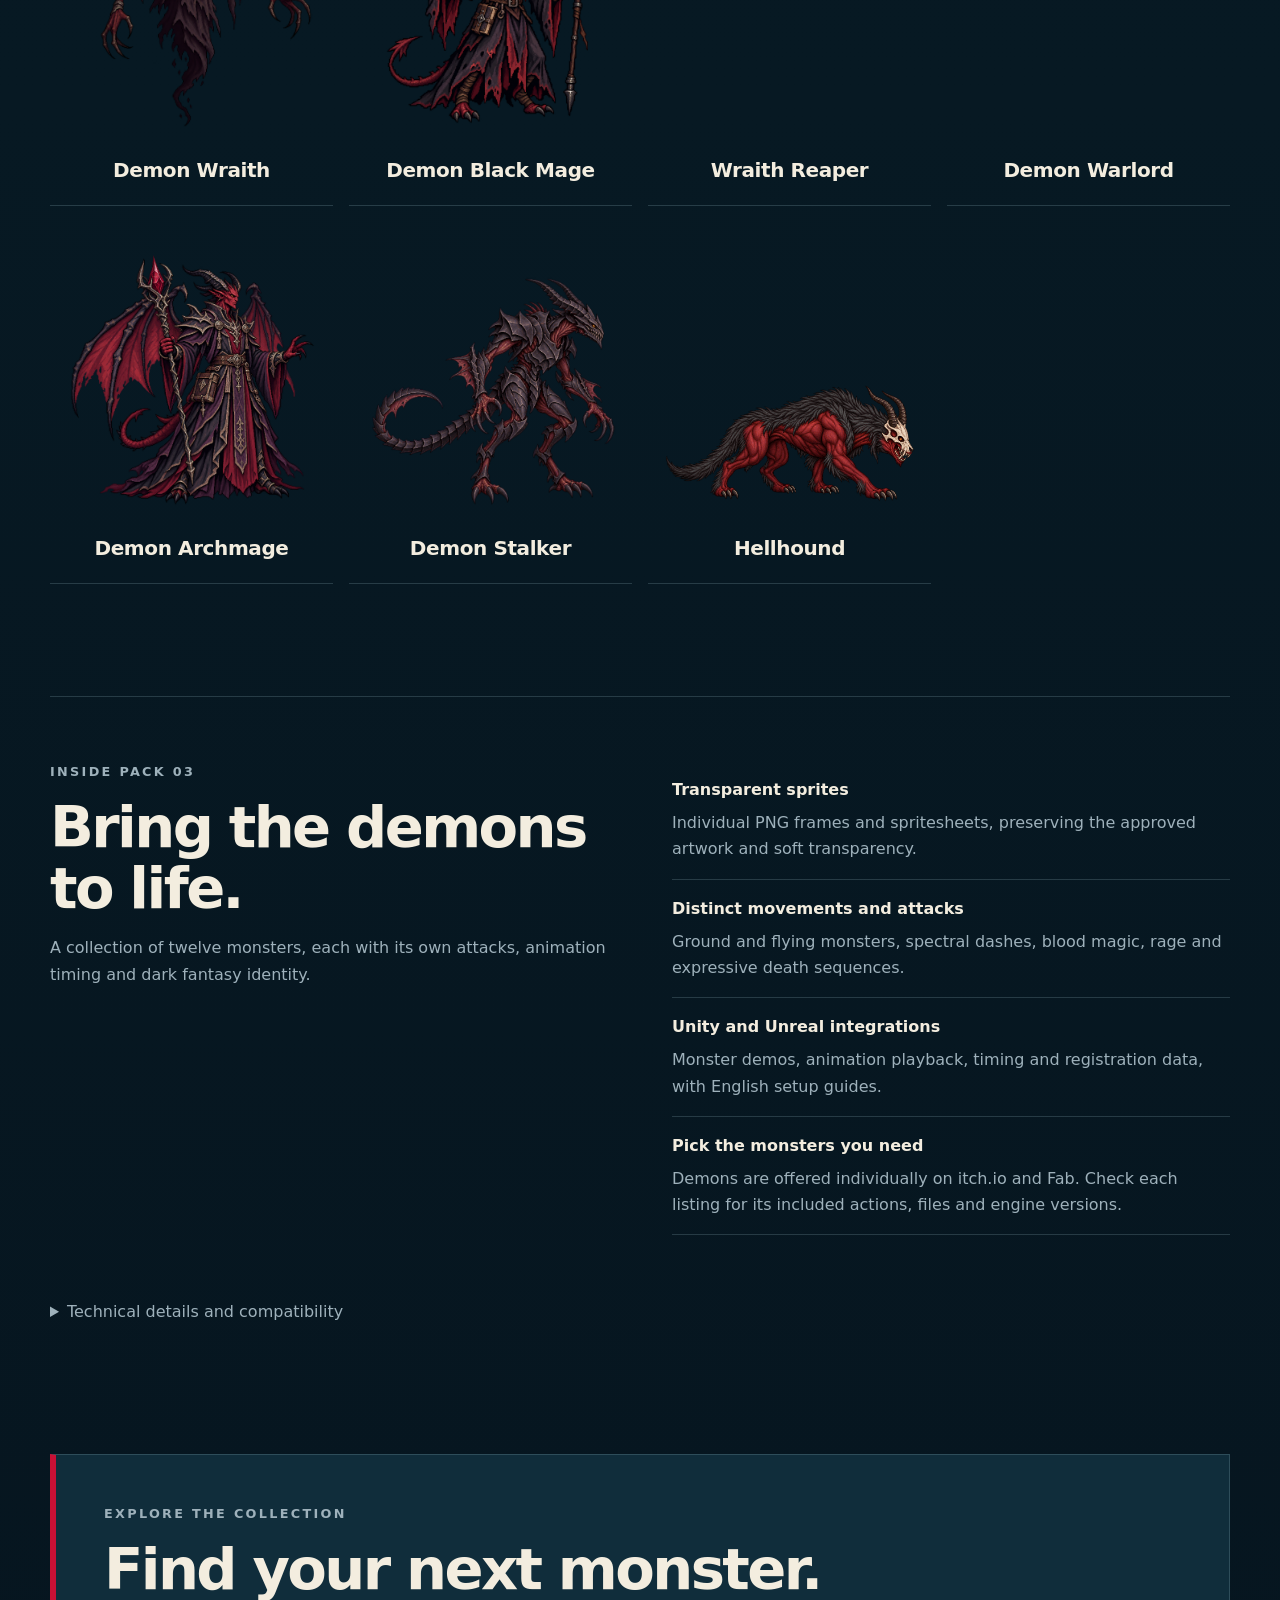
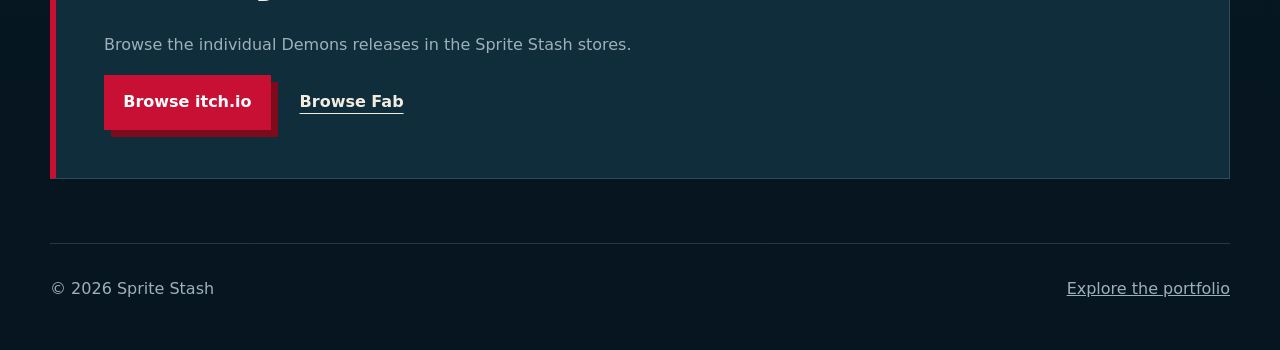
==== commit d87f729e: "Restore native resolution for monster artwork" ====
--- a/dark-fantasy-demons-pack-03.html
+++ b/dark-fantasy-demons-pack-03.html
@@ -5,23 +5,23 @@
 <meta name="description" content="Meet twelve dark fantasy pixel-art monsters, from feral imps to demon bosses. Preview Demon Glutton and explore Pack 03 — Demons.">
 <meta name="theme-color" content="#071923"><link rel="canonical" href="https://spritestash.github.io/dark-fantasy-demons-pack-03.html">
 <meta property="og:title" content="Dark Fantasy Demons — Pack 03"><meta property="og:description" content="Twelve monsters. Spectral attacks, blood magic and towering bosses."><meta property="og:type" content="website"><meta property="og:url" content="https://spritestash.github.io/dark-fantasy-demons-pack-03.html"><meta property="og:image" content="https://spritestash.github.io/assets/bestiary-pack-03/social-card.png">
-<link rel="stylesheet" href="styles.css?v=3"><link rel="stylesheet" href="bestiary.css?v=4"><link rel="stylesheet" href="demons.css?v=2"><link rel="stylesheet" href="artwork-guard.css"><script src="demons.js?v=1" defer></script><script src="artwork-guard.js" defer></script></head>
+<link rel="stylesheet" href="styles.css?v=3"><link rel="stylesheet" href="bestiary.css?v=4"><link rel="stylesheet" href="demons.css?v=2"><link rel="stylesheet" href="artwork-guard.css?v=2"><script src="demons.js?v=1" defer></script><script src="artwork-guard.js" defer></script></head>
 <body class="single-preview-page demons-page"><a class="skip-link" href="#content">Skip to content</a>
 <header class="site-header"><a class="brand" href="index.html" aria-label="Sprite Stash home"><img src="assets/spritestash-logo.png" alt="Sprite Stash logo"><span>Sprite Stash</span></a><nav aria-label="Main navigation"><a href="#roster">The demons</a><a href="#contents">Collection contents</a><a href="#compatibility">Engine details</a></nav></header>
 <main id="content">
 <section class="pack-intro pack-showcase" aria-labelledby="pack-title"><div class="pack-summary"><p class="eyebrow">Sprite Stash / Dark Fantasy Bestiary</p><h1 id="pack-title">Dark Fantasy Demons<span>Pack 03 - Demons</span></h1><p class="lead">Feral predators, blood mages and towering bosses. Twelve pixel-art monsters for your dark fantasy side-scroller.</p><ul class="pack-facts" aria-label="Collection highlights"><li><strong>12</strong> monsters</li><li><strong>PNG</strong> sprites &amp; sheets</li><li><strong>2</strong> engine integrations</li></ul><div class="pack-actions"><a class="button" href="#roster">Meet the demons ↓</a><a class="text-link" href="#availability">Find the monsters</a></div></div>
 <div class="warrior-preview" aria-labelledby="warrior-title"><div class="warrior-heading"><p class="eyebrow">Included sprite animation preview</p><h2 id="warrior-title">Demon Glutton</h2></div><div class="warrior-stage"><img id="warrior-poster" src="assets/bestiary-pack-03/glutton-poster.png" alt="Demon Glutton idle pose" width="576" height="448" fetchpriority="high"><canvas id="warrior-canvas" width="576" height="448" role="img" aria-label="Demon Glutton animation preview" hidden>Demon Glutton animation preview.</canvas></div><div class="preview-controls" role="group" aria-label="Choose Demon Glutton animation"><button type="button" data-action="All" aria-pressed="true" disabled>All actions</button><button type="button" data-action="Idle" aria-pressed="false" disabled>Idle</button><button type="button" data-action="Walk" aria-pressed="false" disabled>Walk</button><button type="button" data-action="Attack1" aria-pressed="false" disabled>Club attack</button><button type="button" data-action="Hurt" aria-pressed="false" disabled>Hurt</button><button type="button" data-action="Attack2" aria-pressed="false" disabled>Blood attack</button><button type="button" data-action="Death" aria-pressed="false" disabled>Death</button></div><div class="playback-controls"><p id="preview-status" class="media-note" role="status" aria-live="polite">Loading preview…</p><button type="button" id="pause-previews" aria-pressed="false" disabled>Pause</button></div><noscript><p class="media-note">Enable JavaScript to try the animation controls. <a href="assets/bestiary-pack-03/glutton-preview.gif">View the Glutton animation</a>.</p></noscript></div></section>
-<section class="pack-section" id="roster"><div class="section-heading"><p class="eyebrow">Monster artwork</p><h2>Meet the rest of the demons.</h2><p>Gallery images show the original monster artwork. The Glutton animation preview shows the final sprites and effects.</p></div><div class="monster-grid static-roster"><article class="monster"><div class="monster-stage"><img src="assets/bestiary-pack-03/demon-marauder.webp" alt="Demon Marauder monster artwork" width="661" height="640" loading="lazy" decoding="async"></div><div class="monster-copy"><h3>Demon Marauder</h3></div></article>
-<article class="monster"><div class="monster-stage"><img src="assets/bestiary-pack-03/hell-imp.webp" alt="Hell Imp monster artwork" width="639" height="640" loading="lazy" decoding="async"></div><div class="monster-copy"><h3>Hell Imp</h3></div></article>
-<article class="monster"><div class="monster-stage"><img src="assets/bestiary-pack-03/hellwing-fiend.webp" alt="Hellwing Fiend monster artwork" width="762" height="640" loading="lazy" decoding="async"></div><div class="monster-copy"><h3>Hellwing Fiend</h3></div></article>
-<article class="monster"><div class="monster-stage"><img src="assets/bestiary-pack-03/winged-ravager.webp" alt="Winged Ravager monster artwork" width="900" height="516" loading="lazy" decoding="async"></div><div class="monster-copy"><h3>Winged Ravager</h3></div></article>
-<article class="monster"><div class="monster-stage"><img src="assets/bestiary-pack-03/demon-wraith.webp" alt="Demon Wraith monster artwork" width="562" height="640" loading="lazy" decoding="async"></div><div class="monster-copy"><h3>Demon Wraith</h3></div></article>
-<article class="monster"><div class="monster-stage"><img src="assets/bestiary-pack-03/demon-black-mage.webp" alt="Demon Black Mage monster artwork" width="646" height="640" loading="lazy" decoding="async"></div><div class="monster-copy"><h3>Demon Black Mage</h3></div></article>
-<article class="monster"><div class="monster-stage"><img src="assets/bestiary-pack-03/wraith-reaper.webp" alt="Wraith Reaper monster artwork" width="536" height="640" loading="lazy" decoding="async"></div><div class="monster-copy"><h3>Wraith Reaper</h3></div></article>
-<article class="monster"><div class="monster-stage"><img src="assets/bestiary-pack-03/demon-warlord.webp" alt="Demon Warlord monster artwork" width="707" height="640" loading="lazy" decoding="async"></div><div class="monster-copy"><h3>Demon Warlord</h3></div></article>
-<article class="monster"><div class="monster-stage"><img src="assets/bestiary-pack-03/demon-archmage.webp?v=2" alt="Demon Archmage monster artwork" width="1248" height="1247" loading="lazy" decoding="async"></div><div class="monster-copy"><h3>Demon Archmage</h3></div></article>
-<article class="monster"><div class="monster-stage"><img src="assets/bestiary-pack-03/demon-stalker.webp?v=2" alt="Demon Stalker monster artwork" width="1312" height="1199" loading="lazy" decoding="async"></div><div class="monster-copy"><h3>Demon Stalker</h3></div></article>
-<article class="monster"><div class="monster-stage"><img src="assets/bestiary-pack-03/hellhound.webp" alt="Hellhound monster artwork" width="900" height="450" loading="lazy" decoding="async"></div><div class="monster-copy"><h3>Hellhound</h3></div></article></div></section>
+<section class="pack-section" id="roster"><div class="section-heading"><p class="eyebrow">Monster artwork</p><h2>Meet the rest of the demons.</h2><p>Gallery images show the original monster artwork. The Glutton animation preview shows the final sprites and effects.</p></div><div class="monster-grid static-roster"><article class="monster"><div class="monster-stage"><img src="assets/bestiary-pack-03/demon-marauder.webp?art=original-v1" alt="Demon Marauder monster artwork" width="1240" height="1201" loading="lazy" decoding="async"></div><div class="monster-copy"><h3>Demon Marauder</h3></div></article>
+<article class="monster"><div class="monster-stage"><img src="assets/bestiary-pack-03/hell-imp.webp?art=original-v1" alt="Hell Imp monster artwork" width="1238" height="1239" loading="lazy" decoding="async"></div><div class="monster-copy"><h3>Hell Imp</h3></div></article>
+<article class="monster"><div class="monster-stage"><img src="assets/bestiary-pack-03/hellwing-fiend.webp?art=original-v1" alt="Hellwing Fiend monster artwork" width="1358" height="1140" loading="lazy" decoding="async"></div><div class="monster-copy"><h3>Hellwing Fiend</h3></div></article>
+<article class="monster"><div class="monster-stage"><img src="assets/bestiary-pack-03/winged-ravager.webp?art=original-v1" alt="Winged Ravager monster artwork" width="1628" height="933" loading="lazy" decoding="async"></div><div class="monster-copy"><h3>Winged Ravager</h3></div></article>
+<article class="monster"><div class="monster-stage"><img src="assets/bestiary-pack-03/demon-wraith.webp?art=original-v1" alt="Demon Wraith monster artwork" width="1142" height="1300" loading="lazy" decoding="async"></div><div class="monster-copy"><h3>Demon Wraith</h3></div></article>
+<article class="monster"><div class="monster-stage"><img src="assets/bestiary-pack-03/demon-black-mage.webp?art=original-v1" alt="Demon Black Mage monster artwork" width="1248" height="1237" loading="lazy" decoding="async"></div><div class="monster-copy"><h3>Demon Black Mage</h3></div></article>
+<article class="monster"><div class="monster-stage"><img src="assets/bestiary-pack-03/wraith-reaper.webp?art=original-v1" alt="Wraith Reaper monster artwork" width="1144" height="1367" loading="lazy" decoding="async"></div><div class="monster-copy"><h3>Wraith Reaper</h3></div></article>
+<article class="monster"><div class="monster-stage"><img src="assets/bestiary-pack-03/demon-warlord.webp?art=original-v1" alt="Demon Warlord monster artwork" width="1295" height="1172" loading="lazy" decoding="async"></div><div class="monster-copy"><h3>Demon Warlord</h3></div></article>
+<article class="monster"><div class="monster-stage"><img src="assets/bestiary-pack-03/demon-archmage.webp?art=original-v1" alt="Demon Archmage monster artwork" width="1248" height="1247" loading="lazy" decoding="async"></div><div class="monster-copy"><h3>Demon Archmage</h3></div></article>
+<article class="monster"><div class="monster-stage"><img src="assets/bestiary-pack-03/demon-stalker.webp?art=original-v1" alt="Demon Stalker monster artwork" width="1312" height="1199" loading="lazy" decoding="async"></div><div class="monster-copy"><h3>Demon Stalker</h3></div></article>
+<article class="monster"><div class="monster-stage"><img src="assets/bestiary-pack-03/hellhound.webp?art=original-v1" alt="Hellhound monster artwork" width="1774" height="887" loading="lazy" decoding="async"></div><div class="monster-copy"><h3>Hellhound</h3></div></article></div></section>
 <section class="pack-section contents" id="contents"><div><p class="eyebrow">Inside Pack 03</p><h2>Bring the demons to life.</h2><p>A collection of twelve monsters, each with its own attacks, animation timing and dark fantasy identity.</p></div><ul class="contents-list"><li><strong>Transparent sprites</strong><span>Individual PNG frames and spritesheets, preserving the approved artwork and soft transparency.</span></li><li><strong>Distinct movements and attacks</strong><span>Ground and flying monsters, spectral dashes, blood magic, rage and expressive death sequences.</span></li><li><strong>Unity and Unreal integrations</strong><span>Monster demos, animation playback, timing and registration data, with English setup guides.</span></li><li><strong>Pick the monsters you need</strong><span>Demons are offered individually on itch.io and Fab. Check each listing for its included actions, files and engine versions.</span></li></ul></section>
 <section class="pack-section production" id="compatibility"><details><summary>Technical details and compatibility</summary><p>Each monster has its own animation contracts, timings, pivots and effects. Unity and Unreal downloads are provided through the individual listings; refer to their documentation for tested editor versions and render pipelines.</p><p>Animation previews demonstrate the included sprites. The artwork gallery is promotional illustration. PNGs and spritesheets contain the same poses in different arrangements. Integration demos are animation examples, rather than complete enemy AI or combat systems.</p></details></section>
 <section class="pack-section" id="availability"><div class="release-update"><p class="eyebrow">Explore the collection</p><h2>Find your next monster.</h2><p>Browse the individual Demons releases in the Sprite Stash stores.</p><div class="pack-actions"><a class="button" href="https://spritestash.itch.io/">Browse itch.io</a><a class="text-link" href="https://www.fab.com/sellers/SpriteStash">Browse Fab</a></div></div></section>
--- a/artwork-guard.css
+++ b/artwork-guard.css
@@ -3,3 +3,7 @@
   -webkit-touch-callout: none;
   user-select: none;
 }
+
+/* Approved promotional artwork stays at native resolution. Smooth browser
+   downscaling preserves fine detail; animation sprites/canvases stay pixelated. */
+.monster-stage img,.crypta-cover img{image-rendering:auto}
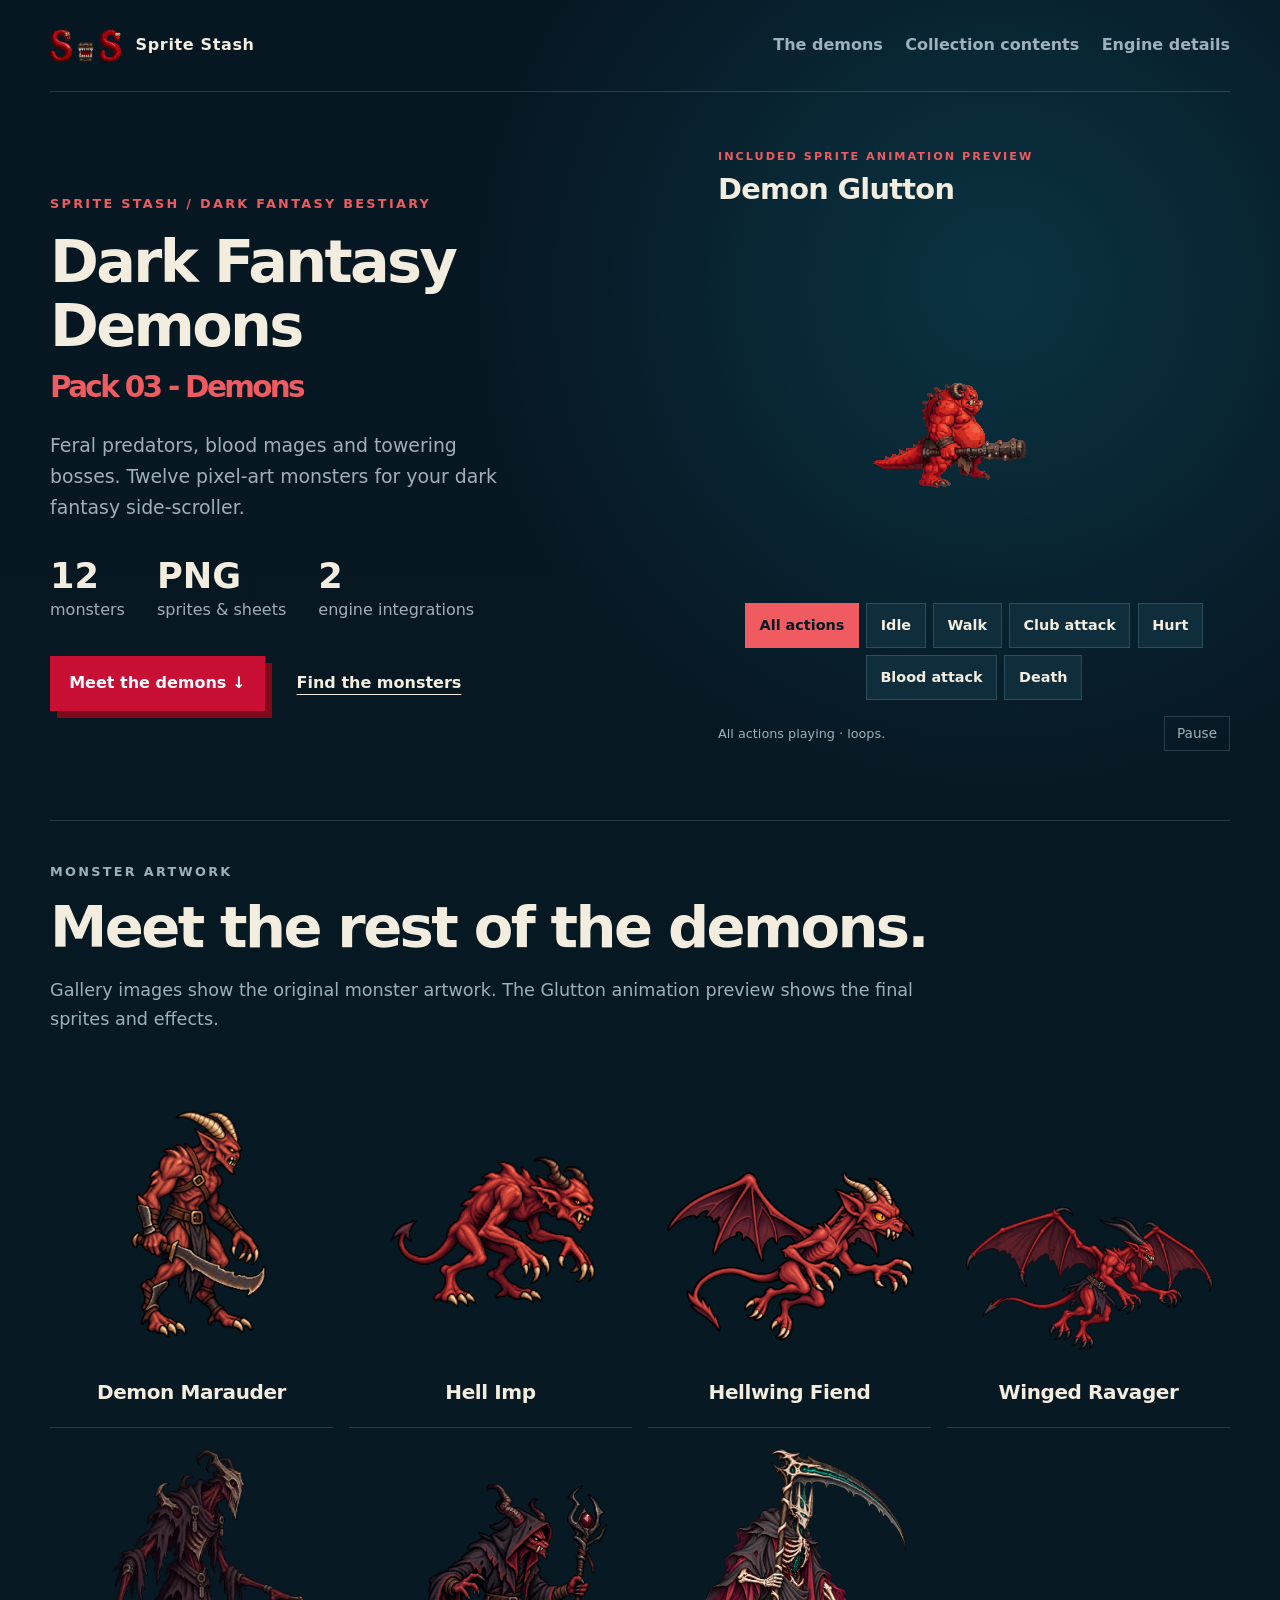
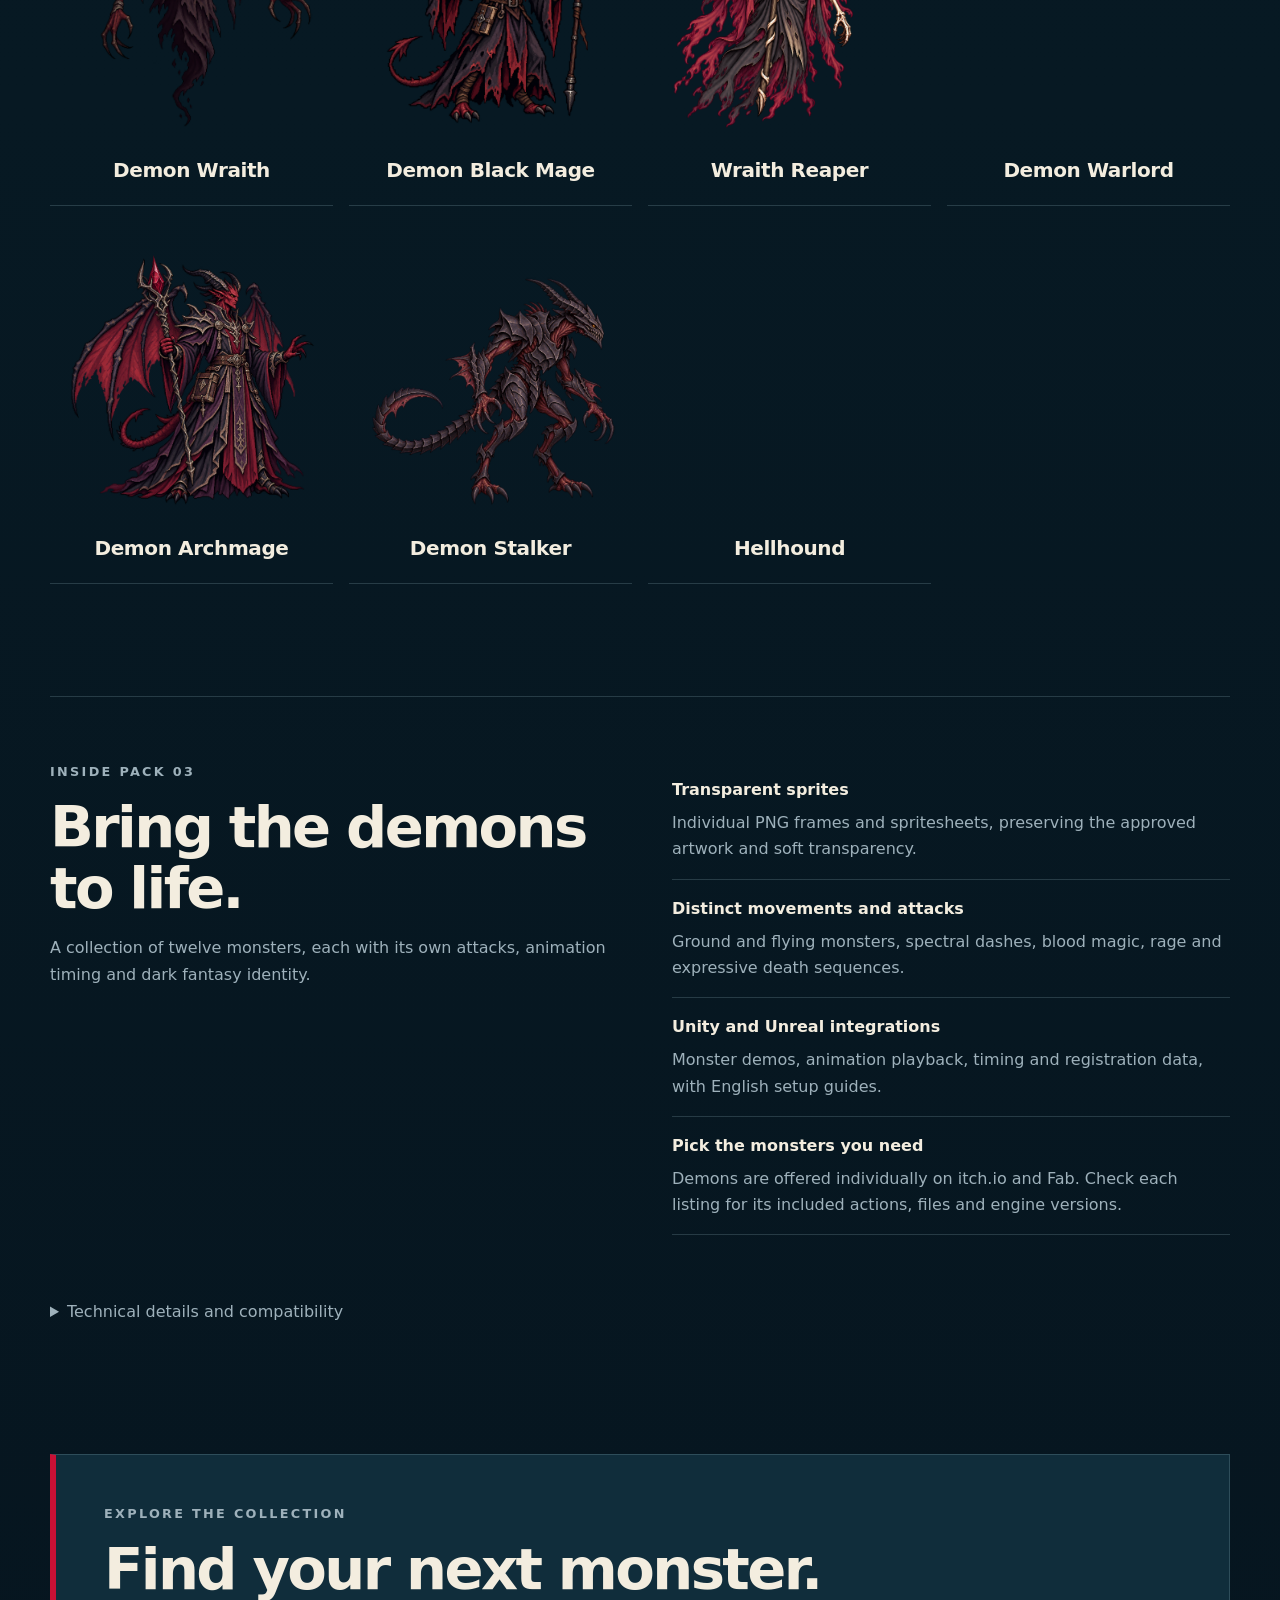
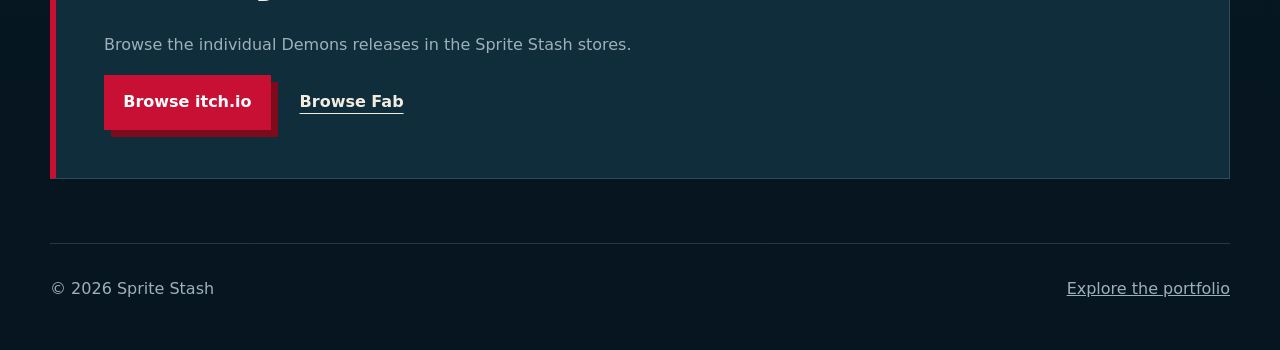
==== commit be474061: "Make native cover scaling explicit and refresh artwork cache" ====
--- a/dark-fantasy-demons-pack-03.html
+++ b/dark-fantasy-demons-pack-03.html
@@ -5,7 +5,7 @@
 <meta name="description" content="Meet twelve dark fantasy pixel-art monsters, from feral imps to demon bosses. Preview Demon Glutton and explore Pack 03 — Demons.">
 <meta name="theme-color" content="#071923"><link rel="canonical" href="https://spritestash.github.io/dark-fantasy-demons-pack-03.html">
 <meta property="og:title" content="Dark Fantasy Demons — Pack 03"><meta property="og:description" content="Twelve monsters. Spectral attacks, blood magic and towering bosses."><meta property="og:type" content="website"><meta property="og:url" content="https://spritestash.github.io/dark-fantasy-demons-pack-03.html"><meta property="og:image" content="https://spritestash.github.io/assets/bestiary-pack-03/social-card.png">
-<link rel="stylesheet" href="styles.css?v=3"><link rel="stylesheet" href="bestiary.css?v=4"><link rel="stylesheet" href="demons.css?v=2"><link rel="stylesheet" href="artwork-guard.css?v=2"><script src="demons.js?v=1" defer></script><script src="artwork-guard.js" defer></script></head>
+<link rel="stylesheet" href="styles.css?v=3"><link rel="stylesheet" href="bestiary.css?v=4"><link rel="stylesheet" href="demons.css?v=3"><link rel="stylesheet" href="artwork-guard.css?v=2"><script src="demons.js?v=1" defer></script><script src="artwork-guard.js" defer></script></head>
 <body class="single-preview-page demons-page"><a class="skip-link" href="#content">Skip to content</a>
 <header class="site-header"><a class="brand" href="index.html" aria-label="Sprite Stash home"><img src="assets/spritestash-logo.png" alt="Sprite Stash logo"><span>Sprite Stash</span></a><nav aria-label="Main navigation"><a href="#roster">The demons</a><a href="#contents">Collection contents</a><a href="#compatibility">Engine details</a></nav></header>
 <main id="content">
@@ -17,9 +17,9 @@
 <article class="monster"><div class="monster-stage"><img src="assets/bestiary-pack-03/winged-ravager.webp?art=original-v1" alt="Winged Ravager monster artwork" width="1628" height="933" loading="lazy" decoding="async"></div><div class="monster-copy"><h3>Winged Ravager</h3></div></article>
 <article class="monster"><div class="monster-stage"><img src="assets/bestiary-pack-03/demon-wraith.webp?art=original-v1" alt="Demon Wraith monster artwork" width="1142" height="1300" loading="lazy" decoding="async"></div><div class="monster-copy"><h3>Demon Wraith</h3></div></article>
 <article class="monster"><div class="monster-stage"><img src="assets/bestiary-pack-03/demon-black-mage.webp?art=original-v1" alt="Demon Black Mage monster artwork" width="1248" height="1237" loading="lazy" decoding="async"></div><div class="monster-copy"><h3>Demon Black Mage</h3></div></article>
-<article class="monster"><div class="monster-stage"><img src="assets/bestiary-pack-03/wraith-reaper.webp?art=original-v1" alt="Wraith Reaper monster artwork" width="1144" height="1367" loading="lazy" decoding="async"></div><div class="monster-copy"><h3>Wraith Reaper</h3></div></article>
-<article class="monster"><div class="monster-stage"><img src="assets/bestiary-pack-03/demon-warlord.webp?art=original-v1" alt="Demon Warlord monster artwork" width="1295" height="1172" loading="lazy" decoding="async"></div><div class="monster-copy"><h3>Demon Warlord</h3></div></article>
-<article class="monster"><div class="monster-stage"><img src="assets/bestiary-pack-03/demon-archmage.webp?art=original-v1" alt="Demon Archmage monster artwork" width="1248" height="1247" loading="lazy" decoding="async"></div><div class="monster-copy"><h3>Demon Archmage</h3></div></article>
+<article class="monster"><div class="monster-stage"><img src="assets/bestiary-pack-03/wraith-reaper.webp?v=86c5755ba222" alt="Wraith Reaper monster artwork" width="1144" height="1367" loading="lazy" decoding="async"></div><div class="monster-copy"><h3>Wraith Reaper</h3></div></article>
+<article class="monster"><div class="monster-stage"><img src="assets/bestiary-pack-03/demon-warlord.webp?v=60c19ec48199" alt="Demon Warlord monster artwork" width="1295" height="1172" loading="lazy" decoding="async"></div><div class="monster-copy"><h3>Demon Warlord</h3></div></article>
+<article class="monster"><div class="monster-stage"><img src="assets/bestiary-pack-03/demon-archmage.webp?v=f93fd41ef97b" alt="Demon Archmage monster artwork" width="1248" height="1247" loading="lazy" decoding="async"></div><div class="monster-copy"><h3>Demon Archmage</h3></div></article>
 <article class="monster"><div class="monster-stage"><img src="assets/bestiary-pack-03/demon-stalker.webp?art=original-v1" alt="Demon Stalker monster artwork" width="1312" height="1199" loading="lazy" decoding="async"></div><div class="monster-copy"><h3>Demon Stalker</h3></div></article>
 <article class="monster"><div class="monster-stage"><img src="assets/bestiary-pack-03/hellhound.webp?art=original-v1" alt="Hellhound monster artwork" width="1774" height="887" loading="lazy" decoding="async"></div><div class="monster-copy"><h3>Hellhound</h3></div></article></div></section>
 <section class="pack-section contents" id="contents"><div><p class="eyebrow">Inside Pack 03</p><h2>Bring the demons to life.</h2><p>A collection of twelve monsters, each with its own attacks, animation timing and dark fantasy identity.</p></div><ul class="contents-list"><li><strong>Transparent sprites</strong><span>Individual PNG frames and spritesheets, preserving the approved artwork and soft transparency.</span></li><li><strong>Distinct movements and attacks</strong><span>Ground and flying monsters, spectral dashes, blood magic, rage and expressive death sequences.</span></li><li><strong>Unity and Unreal integrations</strong><span>Monster demos, animation playback, timing and registration data, with English setup guides.</span></li><li><strong>Pick the monsters you need</strong><span>Demons are offered individually on itch.io and Fab. Check each listing for its included actions, files and engine versions.</span></li></ul></section>
--- a/demons.css
+++ b/demons.css
@@ -7,7 +7,7 @@
 .demons-page .monster-stage{align-items:flex-end}
 .demons-page .monster-stage img{height:auto;width:auto;max-height:280px;max-width:100%;object-position:center bottom}
 .demons-cover-trio{display:grid;grid-template-columns:repeat(3,minmax(0,1fr));gap:5%;align-items:end;text-decoration:none}
-.demons-cover-trio img{width:100%;height:clamp(130px,26vw,390px);min-height:0;object-fit:contain;object-position:center bottom;image-rendering:pixelated}
+.demons-cover-trio img{width:100%;height:clamp(130px,26vw,390px);min-height:0;object-fit:contain;object-position:center bottom;image-rendering:auto}
 .demons-hero-cover{min-height:0;padding:0;aspect-ratio:1.9;background:transparent;grid-template-rows:minmax(0,1fr)}
 .demons-hero-cover img{height:100%}
 .project-card.demons-project-card{grid-template-columns:minmax(0,1.25fr) minmax(300px,.75fr)}
